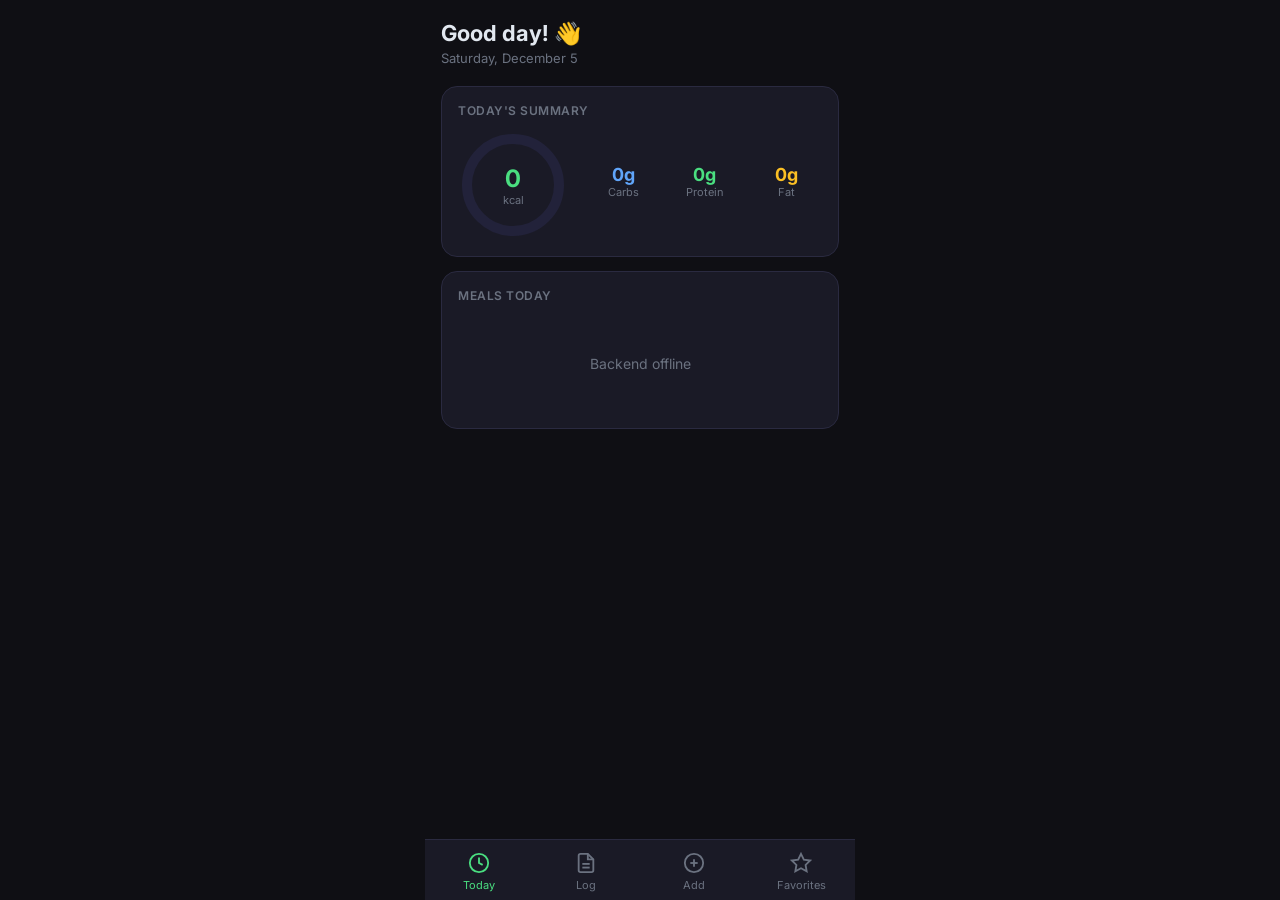
==== static/index.html @ 19b3d38c "frontend and backend API logic" ====
<!DOCTYPE html>
<html lang="en">

<head>
  <meta charset="UTF-8" />
  <meta name="viewport" content="width=device-width,initial-scale=1.0" />
  <title>NutriCalc</title>
  <link href="https://fonts.googleapis.com/css2?family=Inter:wght@400;500;600;700&display=swap" rel="stylesheet" />
  <style>
    * {
      margin: 0;
      padding: 0;
      box-sizing: border-box
    }

    body {
      font-family: 'Inter', sans-serif;
      background: #0f0f14;
      color: #e2e8f0;
      min-height: 100vh;
      max-width: 430px;
      margin: 0 auto;
      position: relative
    }

    :root {
      --green: #4ade80;
      --green-dim: #22c55e;
      --bg: #0f0f14;
      --card: #1a1a26;
      --card2: #22223a;
      --border: #2a2a40;
      --muted: #6b7280;
      --red: #f87171;
      --yellow: #fbbf24;
      --blue: #60a5fa
    }

    .page {
      display: none;
      padding: 20px 16px 90px;
      animation: fadeIn .3s ease
    }

    .page.active {
      display: block
    }

    @keyframes fadeIn {
      from {
        opacity: 0;
        transform: translateY(8px)
      }

      to {
        opacity: 1;
        transform: translateY(0)
      }
    }

    nav {
      position: fixed;
      bottom: 0;
      left: 50%;
      transform: translateX(-50%);
      width: 100%;
      max-width: 430px;
      background: #1a1a26;
      border-top: 1px solid var(--border);
      display: flex;
      z-index: 100
    }

    .nav-btn {
      flex: 1;
      padding: 12px 0 8px;
      border: none;
      background: transparent;
      color: var(--muted);
      cursor: pointer;
      display: flex;
      flex-direction: column;
      align-items: center;
      gap: 4px;
      font-size: 11px;
      font-family: 'Inter', sans-serif;
      transition: .2s
    }

    .nav-btn.active {
      color: var(--green)
    }

    .nav-btn svg {
      width: 22px;
      height: 22px
    }

    h1 {
      font-size: 22px;
      font-weight: 700;
      margin-bottom: 4px
    }

    .subtitle {
      color: var(--muted);
      font-size: 13px;
      margin-bottom: 20px
    }

    .card {
      background: var(--card);
      border-radius: 16px;
      padding: 16px;
      margin-bottom: 14px;
      border: 1px solid var(--border)
    }

    .card-title {
      font-size: 12px;
      font-weight: 600;
      color: var(--muted);
      text-transform: uppercase;
      letter-spacing: .5px;
      margin-bottom: 12px
    }

    /* Calorie Ring */
    .ring-wrap {
      display: flex;
      align-items: center;
      gap: 20px
    }

    .ring-svg {
      transform: rotate(-90deg)
    }

    .ring-center {
      position: absolute;
      top: 50%;
      left: 50%;
      transform: translate(-50%, -50%);
      text-align: center
    }

    .ring-box {
      position: relative;
      width: 110px;
      height: 110px;
      flex-shrink: 0
    }

    .ring-label {
      font-size: 24px;
      font-weight: 700;
      color: var(--green)
    }

    .ring-sub {
      font-size: 11px;
      color: var(--muted)
    }

    .macro-grid {
      display: grid;
      grid-template-columns: 1fr 1fr 1fr;
      gap: 10px;
      flex: 1
    }

    .macro-item {
      text-align: center
    }

    .macro-val {
      font-size: 18px;
      font-weight: 700
    }

    .macro-name {
      font-size: 11px;
      color: var(--muted)
    }

    .macro-bar {
      height: 4px;
      border-radius: 2px;
      margin-top: 4px;
      transition: .6s
    }

    /* Meal Cards */
    .meal-card {
      background: var(--card2);
      border-radius: 12px;
      padding: 14px;
      margin-bottom: 10px;
      border: 1px solid var(--border);
      display: flex;
      justify-content: space-between;
      align-items: center
    }

    .meal-info .meal-name {
      font-weight: 600;
      font-size: 15px;
      margin-bottom: 2px
    }

    .meal-info .meal-type {
      font-size: 12px;
      color: var(--green);
      font-weight: 500
    }

    .meal-stats {
      text-align: right;
      font-size: 12px;
      color: var(--muted)
    }

    .meal-stats strong {
      display: block;
      font-size: 16px;
      font-weight: 700;
      color: #fff
    }

    .badge {
      display: inline-block;
      padding: 3px 8px;
      border-radius: 6px;
      font-size: 11px;
      font-weight: 600;
      background: rgba(74, 222, 128, .15);
      color: var(--green)
    }

    /* Buttons */
    .btn {
      display: block;
      width: 100%;
      padding: 14px;
      border: none;
      border-radius: 12px;
      font-family: 'Inter', sans-serif;
      font-size: 15px;
      font-weight: 600;
      cursor: pointer;
      transition: .2s
    }

    .btn-primary {
      background: var(--green);
      color: #0f0f14
    }

    .btn-primary:hover {
      background: var(--green-dim)
    }

    .btn-danger {
      background: rgba(248, 113, 113, .15);
      color: var(--red);
      border: 1px solid rgba(248, 113, 113, .3)
    }

    .btn-outline {
      background: transparent;
      color: var(--green);
      border: 1px solid var(--green)
    }

    /* Form */
    .form-group {
      margin-bottom: 14px
    }

    label {
      display: block;
      font-size: 13px;
      font-weight: 500;
      color: var(--muted);
      margin-bottom: 6px
    }

    input,
    select {
      width: 100%;
      padding: 12px 14px;
      background: var(--card2);
      border: 1px solid var(--border);
      border-radius: 10px;
      color: #e2e8f0;
      font-family: 'Inter', sans-serif;
      font-size: 15px;
      outline: none;
      transition: .2s
    }

    input:focus,
    select:focus {
      border-color: var(--green);
      box-shadow: 0 0 0 3px rgba(74, 222, 128, .1)
    }

    select option {
      background: #1a1a26
    }

    .row2 {
      display: grid;
      grid-template-columns: 1fr 1fr;
      gap: 10px
    }

    /* Date nav */
    .date-nav {
      display: flex;
      align-items: center;
      gap: 10px;
      margin-bottom: 18px
    }

    .date-nav input {
      flex: 1
    }

    .date-arrow {
      background: var(--card);
      border: 1px solid var(--border);
      color: #fff;
      border-radius: 10px;
      padding: 11px 14px;
      cursor: pointer;
      font-size: 18px
    }

    /* Toast */
    .toast {
      position: fixed;
      bottom: 90px;
      left: 50%;
      transform: translateX(-50%);
      background: #1a1a26;
      border: 1px solid var(--border);
      padding: 12px 20px;
      border-radius: 12px;
      font-size: 14px;
      font-weight: 500;
      z-index: 999;
      opacity: 0;
      transition: .3s;
      pointer-events: none;
      white-space: nowrap
    }

    .toast.show {
      opacity: 1
    }

    .toast.success {
      border-color: var(--green);
      color: var(--green)
    }

    .toast.error {
      border-color: var(--red);
      color: var(--red)
    }

    /* Fav card actions */
    .fav-card {
      background: var(--card2);
      border-radius: 12px;
      padding: 14px;
      margin-bottom: 10px;
      border: 1px solid var(--border)
    }

    .fav-header {
      display: flex;
      justify-content: space-between;
      align-items: start;
      margin-bottom: 8px
    }

    .fav-stats {
      display: flex;
      gap: 12px;
      font-size: 12px;
      color: var(--muted)
    }

    .fav-stats span strong {
      color: #fff;
      font-weight: 600
    }

    .del-btn {
      background: none;
      border: none;
      color: var(--red);
      cursor: pointer;
      font-size: 18px;
      padding: 2px 6px
    }

    /* Loading */
    .loading {
      text-align: center;
      color: var(--muted);
      padding: 40px 0;
      font-size: 14px
    }

    .empty {
      text-align: center;
      color: var(--muted);
      padding: 40px 0;
      font-size: 14px
    }

    .meal-actions {
      display: flex;
      gap: 8px;
      margin-top: 10px
    }

    .meal-actions button {
      flex: 1;
      padding: 8px;
      border-radius: 8px;
      border: none;
      font-size: 12px;
      font-family: 'Inter', sans-serif;
      font-weight: 600;
      cursor: pointer
    }

    .btn-fav {
      background: rgba(251, 191, 36, .15);
      color: var(--yellow)
    }

    .btn-del {
      background: rgba(248, 113, 113, .15);
      color: var(--red)
    }

    .btn-edit {
      background: rgba(96, 165, 250, .15);
      color: var(--blue)
    }

    /* Fav picker item */
    .fav-pick-item {
      background: var(--card2);
      border: 1px solid var(--border);
      border-radius: 12px;
      padding: 14px;
      margin-bottom: 10px;
      cursor: pointer;
      transition: .2s;
      display: flex;
      justify-content: space-between;
      align-items: center
    }

    .fav-pick-item:active {
      background: #2a2a40;
      transform: scale(.98)
    }

    .fav-pick-item .pick-name {
      font-weight: 600;
      font-size: 14px;
      margin-bottom: 4px
    }

    .fav-pick-item .pick-macros {
      font-size: 12px;
      color: var(--muted)
    }

    /* Edit Modal */
    .modal-overlay {
      display: none;
      position: fixed;
      inset: 0;
      background: rgba(0, 0, 0, .6);
      z-index: 200;
      backdrop-filter: blur(4px);
      align-items: flex-end;
      justify-content: center
    }

    .modal-overlay.open {
      display: flex
    }

    .modal {
      background: #1a1a26;
      border-radius: 24px 24px 0 0;
      padding: 24px 20px 32px;
      width: 100%;
      max-width: 430px;
      border-top: 1px solid var(--border);
      animation: slideUp .3s ease
    }

    @keyframes slideUp {
      from {
        transform: translateY(100%)
      }

      to {
        transform: translateY(0)
      }
    }

    .modal-header {
      display: flex;
      justify-content: space-between;
      align-items: center;
      margin-bottom: 20px
    }

    .modal-header h2 {
      font-size: 18px;
      font-weight: 700
    }

    .modal-close {
      background: none;
      border: none;
      color: var(--muted);
      font-size: 24px;
      cursor: pointer;
      line-height: 1
    }

    /* Custom confirm */
    .confirm-overlay{display:none;position:fixed;inset:0;background:rgba(0,0,0,.7);z-index:300;align-items:center;justify-content:center;padding:20px}
    .confirm-overlay.open{display:flex}
    .confirm-box{background:var(--card);border:1px solid var(--border);border-radius:20px;padding:28px 24px;width:100%;max-width:340px;text-align:center;animation:fadeIn .2s ease}
    .confirm-box h3{font-size:17px;font-weight:700;margin-bottom:8px}
    .confirm-box p{font-size:14px;color:var(--muted);margin-bottom:22px}
    .confirm-btns{display:flex;gap:10px}
    .confirm-btns button{flex:1;padding:13px;border-radius:12px;border:none;font-family:'Inter',sans-serif;font-weight:600;font-size:14px;cursor:pointer}
    .confirm-yes{background:var(--red);color:#fff}
    .confirm-no{background:var(--card2);color:#e2e8f0}

    /* Analyse / phase */
    .btn-analyse{background:linear-gradient(135deg,#818cf8,#6366f1);color:#fff}
    .btn-analyse:hover{opacity:.9}
    .btn-analyse:disabled{opacity:.5;cursor:not-allowed}
    .phase2{display:none}
    .phase2.visible{display:block;animation:fadeIn .3s ease}
    .nutri-result{display:grid;grid-template-columns:1fr 1fr;gap:10px;margin-bottom:14px}
    .nutri-box{background:var(--card2);border:1px solid var(--border);border-radius:12px;padding:12px;text-align:center}
    .nutri-box label{font-size:11px;color:var(--muted);margin-bottom:6px}
    .nutri-box input{background:transparent;border:none;text-align:center;font-size:22px;font-weight:700;padding:0;width:100%;color:#fff}
    .nutri-box input:focus{border:none;box-shadow:none;outline:none}
    .dual-btn{display:grid;grid-template-columns:1fr 1fr;gap:10px}
    .btn-log{background:rgba(74,222,128,.15);color:var(--green)}
  </style>
</head>

<body>

  <!-- TODAY -->
  <div id="pg-today" class="page active">
    <h1>Good day! 👋</h1>
    <p class="subtitle" id="today-date-label"></p>
    <div class="card" id="summary-card">
      <div class="card-title">Today's Summary</div>
      <div class="ring-wrap">
        <div class="ring-box">
          <svg class="ring-svg" width="110" height="110" viewBox="0 0 110 110">
            <circle cx="55" cy="55" r="46" fill="none" stroke="#22223a" stroke-width="10" />
            <circle id="cal-ring" cx="55" cy="55" r="46" fill="none" stroke="#4ade80" stroke-width="10"
              stroke-linecap="round" stroke-dasharray="289" stroke-dashoffset="289" style="transition:.8s" />
          </svg>
          <div class="ring-center">
            <div class="ring-label" id="cal-val">0</div>
            <div class="ring-sub">kcal</div>
          </div>
        </div>
        <div class="macro-grid">
          <div class="macro-item">
            <div class="macro-val" id="sum-carbs" style="color:var(--blue)">0g</div>
            <div class="macro-name">Carbs</div>
            <div class="macro-bar" style="background:var(--blue);width:0%" id="bar-carbs"></div>
          </div>
          <div class="macro-item">
            <div class="macro-val" id="sum-prot" style="color:var(--green)">0g</div>
            <div class="macro-name">Protein</div>
            <div class="macro-bar" style="background:var(--green);width:0%" id="bar-prot"></div>
          </div>
          <div class="macro-item">
            <div class="macro-val" id="sum-fat" style="color:var(--yellow)">0g</div>
            <div class="macro-name">Fat</div>
            <div class="macro-bar" style="background:var(--yellow);width:0%" id="bar-fat"></div>
          </div>
        </div>
      </div>
    </div>
    <div class="card">
      <div class="card-title">Meals Today</div>
      <div id="today-meals-list">
        <div class="loading">Loading...</div>
      </div>
    </div>
  </div>

  <!-- LOG -->
  <div id="pg-log" class="page">
    <h1>Meal Log</h1>
    <p class="subtitle">Browse your meals by date</p>
    <div class="date-nav">
      <button class="date-arrow" onclick="shiftDate(-1)">‹</button>
      <input type="date" id="log-date" onchange="loadLog()" />
      <button class="date-arrow" onclick="shiftDate(1)">›</button>
    </div>
    <div id="log-list">
      <div class="loading">Select a date above</div>
    </div>
  </div>

  <!-- ADD -->
  <div id="pg-add" class="page">
    <h1>Log a Meal</h1>
    <p class="subtitle">Track what you eat</p>
    <button class="btn btn-outline" style="margin-bottom:14px" onclick="openFavPicker()">⭐ Fill from Favorites</button>
    <div class="card">
      <!-- Phase 1 -->
      <div id="add-p1">
        <div class="form-group"><label>Date</label><input type="date" id="f-date"/></div>
        <div class="form-group">
          <label>Meal Type</label>
          <select id="f-type">
            <option value="Breakfast">Breakfast</option>
            <option value="Lunch">Lunch</option>
            <option value="Dinner">Dinner</option>
            <option value="Snack">Snack</option>
          </select>
        </div>
        <div class="form-group"><label>Meal Details</label><input type="text" id="f-details" placeholder="e.g. 2 boiled eggs and toast"/></div>
        <button class="btn btn-analyse" id="btn-analyse-meal" onclick="analyseMeal()">✨ Analyse Meal</button>
      </div>
      <!-- Phase 2 -->
      <div id="add-p2" class="phase2">
        <div class="form-group"><label>Date</label><input type="date" id="f-date2"/></div>
        <div class="form-group">
          <label>Meal Type</label>
          <select id="f-type2">
            <option value="Breakfast">Breakfast</option>
            <option value="Lunch">Lunch</option>
            <option value="Dinner">Dinner</option>
            <option value="Snack">Snack</option>
          </select>
        </div>
        <div class="form-group"><label>Meal Details</label><input type="text" id="f-details2" placeholder="e.g. 2 boiled eggs and toast"/></div>
        <div class="nutri-result">
          <div class="nutri-box"><label>🔥 Calories</label><input type="number" id="f-cal"/></div>
          <div class="nutri-box"><label>🌾 Carbs (g)</label><input type="number" id="f-carb"/></div>
          <div class="nutri-box"><label>💪 Protein (g)</label><input type="number" id="f-prot"/></div>
          <div class="nutri-box"><label>🧈 Fat (g)</label><input type="number" id="f-fat"/></div>
        </div>
        <div class="dual-btn">
          <button class="btn btn-analyse" onclick="analyseMeal()">✨ Re-Analyse</button>
          <button class="btn btn-primary" onclick="submitMeal()">Log Meal ✓</button>
        </div>
      </div>
    </div>
  </div>

  <!-- FAVORITES -->
  <div id="pg-fav" class="page">
    <div style="display:flex;justify-content:space-between;align-items:center;margin-bottom:4px">
      <h1>Favorites ⭐</h1>
      <button class="btn btn-outline" style="width:auto;padding:8px 14px;font-size:13px" onclick="openAddFav()">+
        Add</button>
    </div>
    <p class="subtitle">Your saved meals</p>
    <div id="fav-list">
      <div class="loading">Loading...</div>
    </div>
  </div>

  <!-- ADD FAV MODAL (two-phase) -->
  <div class="modal-overlay" id="add-fav-modal" onclick="closeAddFav(event)">
    <div class="modal">
      <div class="modal-header">
        <h2>New Favorite ⭐</h2>
        <button class="modal-close" onclick="document.getElementById('add-fav-modal').classList.remove('open')">✕</button>
      </div>
      <!-- AF Phase 1 -->
      <div id="af-p1">
        <div class="form-group"><label>Meal Details</label><input type="text" id="af-details" placeholder="e.g. Boiled eggs"/></div>
        <button class="btn btn-analyse" onclick="analyseFav()">✨ Analyse</button>
      </div>
      <!-- AF Phase 2 -->
      <div id="af-p2" class="phase2">
        <div class="form-group"><label>Meal</label><input type="text" id="af-details2" placeholder="e.g. Boiled eggs"/></div>
        <div class="nutri-result">
          <div class="nutri-box"><label>🔥 Calories</label><input type="number" id="af-cal"/></div>
          <div class="nutri-box"><label>🌾 Carbs (g)</label><input type="number" id="af-carb"/></div>
          <div class="nutri-box"><label>💪 Protein (g)</label><input type="number" id="af-prot"/></div>
          <div class="nutri-box"><label>🧈 Fat (g)</label><input type="number" id="af-fat"/></div>
        </div>
        <div class="dual-btn" style="margin-top:4px">
          <button class="btn btn-analyse" onclick="analyseFav()">✨ Re-Analyse</button>
          <button class="btn btn-primary" onclick="submitAddFav()">Save ⭐</button>
        </div>
      </div>
    </div>
  </div>

  <!-- FAV PICKER MODAL -->
  <div class="modal-overlay" id="fav-picker" onclick="closeFavPicker(event)">
    <div class="modal">
      <div class="modal-header">
        <h2>Pick a Favorite ⭐</h2>
        <button class="modal-close" onclick="document.getElementById('fav-picker').classList.remove('open')">✕</button>
      </div>
      <div id="fav-picker-list">
        <div class="loading">Loading...</div>
      </div>
    </div>
  </div>

  <!-- EDIT MODAL -->
  <div class="modal-overlay" id="edit-modal" onclick="closeEdit(event)">
    <div class="modal">
      <div class="modal-header">
        <h2>Edit Meal ✏️</h2>
        <button class="modal-close" onclick="closeEditBtn()">✕</button>
      </div>
      <input type="hidden" id="e-id" />
      <div class="form-group"><label>Date</label><input type="date" id="e-date" /></div>
      <div class="form-group">
        <label>Meal Type</label>
        <select id="e-type">
          <option value="Breakfast">Breakfast</option>
          <option value="Lunch">Lunch</option>
          <option value="Dinner">Dinner</option>
          <option value="Snack">Snack</option>
        </select>
      </div>
      <div class="form-group"><label>Meal Details</label><input type="text" id="e-details" /></div>
      <button class="btn btn-analyse" id="btn-analyse-edit" onclick="analyseEdit()" style="margin-bottom:14px">✨ Analyse</button>
      <div class="form-group"><label>Calories (kcal)</label><input type="number" id="e-cal" /></div>
      <div class="row2">
        <div class="form-group"><label>Carbs (g)</label><input type="number" id="e-carb" /></div>
        <div class="form-group"><label>Protein (g)</label><input type="number" id="e-prot" /></div>
      </div>
      <div class="form-group"><label>Fat (g)</label><input type="number" id="e-fat" /></div>
      <button class="btn btn-primary" onclick="saveEdit()">Save Changes ✓</button>
    </div>
  </div>
  <!-- CUSTOM CONFIRM MODAL -->
  <div class="confirm-overlay" id="confirm-modal">
    <div class="confirm-box">
      <h3 id="confirm-title">Are you sure?</h3>
      <p id="confirm-msg"></p>
      <div class="confirm-btns">
        <button class="confirm-no" onclick="document.getElementById('confirm-modal').classList.remove('open')">Cancel</button>
        <button class="confirm-yes" id="confirm-yes-btn">Delete</button>
      </div>
    </div>
  </div>

  <!-- LOG FAV MODAL -->
  <div class="modal-overlay" id="log-fav-modal" onclick="if(event.target.id==='log-fav-modal')this.classList.remove('open')">
    <div class="modal">
      <div class="modal-header">
        <h2>Log Meal 📝</h2>
        <button class="modal-close" onclick="document.getElementById('log-fav-modal').classList.remove('open')">✕</button>
      </div>
      <p id="log-fav-name" style="font-weight:600;margin-bottom:14px;color:var(--green)"></p>
      <div class="form-group"><label>Date</label><input type="date" id="lf-date"/></div>
      <div class="form-group">
        <label>Meal Type</label>
        <select id="lf-type">
          <option value="Breakfast">Breakfast</option>
          <option value="Lunch">Lunch</option>
          <option value="Dinner">Dinner</option>
          <option value="Snack">Snack</option>
        </select>
      </div>
      <button class="btn btn-primary" style="margin-top:4px" onclick="submitLogFav()">Confirm & Log ✓</button>
    </div>
  </div>

  <!-- BOTTOM NAV -->
  <nav>
    <button class="nav-btn active" id="nav-today" onclick="goTo('today')">
      <svg viewBox="0 0 24 24" fill="none" stroke="currentColor" stroke-width="2">
        <circle cx="12" cy="12" r="10" />
        <polyline points="12,6 12,12 16,14" />
      </svg>Today
    </button>
    <button class="nav-btn" id="nav-log" onclick="goTo('log')">
      <svg viewBox="0 0 24 24" fill="none" stroke="currentColor" stroke-width="2">
        <path d="M14 2H6a2 2 0 0 0-2 2v16a2 2 0 0 0 2 2h12a2 2 0 0 0 2-2V8z" />
        <polyline points="14,2 14,8 20,8" />
        <line x1="16" y1="13" x2="8" y2="13" />
        <line x1="16" y1="17" x2="8" y2="17" />
      </svg>Log
    </button>
    <button class="nav-btn" id="nav-add" onclick="goTo('add')">
      <svg viewBox="0 0 24 24" fill="none" stroke="currentColor" stroke-width="2">
        <circle cx="12" cy="12" r="10" />
        <line x1="12" y1="8" x2="12" y2="16" />
        <line x1="8" y1="12" x2="16" y2="12" />
      </svg>Add
    </button>
    <button class="nav-btn" id="nav-fav" onclick="goTo('fav')">
      <svg viewBox="0 0 24 24" fill="none" stroke="currentColor" stroke-width="2">
        <polygon points="12,2 15.09,8.26 22,9.27 17,14.14 18.18,21.02 12,17.77 5.82,21.02 7,14.14 2,9.27 8.91,8.26" />
      </svg>Favorites
    </button>
  </nav>

  <div class="toast" id="toast"></div>

  <script>
    const API = 'http://localhost:8000';
    let _logFavData = null;

    function today() {
      const d = new Date();
      return `${d.getFullYear()}-${String(d.getMonth()+1).padStart(2,'0')}-${String(d.getDate()).padStart(2,'0')}`;
    }
    function showToast(msg, type='success') {
      const t=document.getElementById('toast');
      t.textContent=msg; t.className='toast show '+type;
      setTimeout(()=>t.className='toast',2500);
    }
    function showConfirm(msg, onYes) {
      document.getElementById('confirm-msg').textContent=msg;
      const btn=document.getElementById('confirm-yes-btn');
      btn.onclick=()=>{ document.getElementById('confirm-modal').classList.remove('open'); onYes(); };
      document.getElementById('confirm-modal').classList.add('open');
    }
    function goTo(pg) {
      document.querySelectorAll('.page').forEach(p=>p.classList.remove('active'));
      document.querySelectorAll('.nav-btn').forEach(b=>b.classList.remove('active'));
      document.getElementById('pg-'+pg).classList.add('active');
      document.getElementById('nav-'+pg).classList.add('active');
      if(pg==='fav') loadFavs();
      if(pg==='log'){const el=document.getElementById('log-date');if(!el.value){el.value=today();loadLog();}}
      if(pg==='add'){resetAddPhase();}
    }

    // ---- TODAY ----
    async function loadToday() {
      const d=today();
      document.getElementById('today-date-label').textContent=new Date().toLocaleDateString('en-US',{weekday:'long',month:'long',day:'numeric'});
      try {
        const r=await fetch(`${API}/meals/summary/${d}/`);
        if(r.ok){
          const s=await r.json();
          const cal=s.total_calories||0,carb=s.total_carbohydrates||0,prot=s.total_proteins||0,fat=s.total_fats||0;
          document.getElementById('cal-val').textContent=cal;
          document.getElementById('sum-carbs').textContent=carb+'g';
          document.getElementById('sum-prot').textContent=prot+'g';
          document.getElementById('sum-fat').textContent=fat+'g';
          const goal=2000,pct=Math.min(cal/goal,1);
          document.getElementById('cal-ring').style.strokeDashoffset=289-(289*pct);
          const total=carb+prot+fat||1;
          document.getElementById('bar-carbs').style.width=(carb/total*100)+'%';
          document.getElementById('bar-prot').style.width=(prot/total*100)+'%';
          document.getElementById('bar-fat').style.width=(fat/total*100)+'%';
        }
      } catch(e){}
      try {
        const r=await fetch(`${API}/meals/${d}/`);
        const el=document.getElementById('today-meals-list');
        if(r.ok){
          const meals=await r.json();
          el.innerHTML=meals.map(m=>`
            <div class="meal-card">
              <div class="meal-info"><div class="meal-name">${m.meal_details}</div><div class="meal-type">${m.meal_type}</div></div>
              <div class="meal-stats"><strong>${m.calories} kcal</strong>P:${m.proteins}g C:${m.carbohydrates}g F:${m.fats}g</div>
            </div>`).join('');
        } else el.innerHTML='<div class="empty">No meals logged today</div>';
      } catch(e){document.getElementById('today-meals-list').innerHTML='<div class="empty">Backend offline</div>';}
    }

    // ---- LOG ----
    function shiftDate(n){
      const el=document.getElementById('log-date');
      const d=new Date(el.value||today());
      d.setDate(d.getDate()+n);
      el.value=`${d.getFullYear()}-${String(d.getMonth()+1).padStart(2,'0')}-${String(d.getDate()).padStart(2,'0')}`;
      loadLog();
    }
    async function loadLog(){
      const d=document.getElementById('log-date').value;
      const el=document.getElementById('log-list');
      el.innerHTML='<div class="loading">Loading...</div>';
      try{
        const [rMeals,rSummary]=await Promise.all([fetch(`${API}/meals/${d}/`),fetch(`${API}/meals/summary/${d}/`)]);
        let summaryHTML='';
        if(rSummary.ok){
          const s=await rSummary.json();
          summaryHTML=`<div class="card" style="margin-bottom:14px"><div class="card-title">Day Total</div>
            <div style="display:flex;justify-content:space-around;text-align:center">
              <div><div style="font-size:20px;font-weight:700;color:var(--green)">${s.total_calories}</div><div style="font-size:11px;color:var(--muted)">kcal</div></div>
              <div><div style="font-size:20px;font-weight:700;color:var(--blue)">${s.total_carbohydrates}g</div><div style="font-size:11px;color:var(--muted)">Carbs</div></div>
              <div><div style="font-size:20px;font-weight:700;color:var(--green)">${s.total_proteins}g</div><div style="font-size:11px;color:var(--muted)">Protein</div></div>
              <div><div style="font-size:20px;font-weight:700;color:var(--yellow)">${s.total_fats}g</div><div style="font-size:11px;color:var(--muted)">Fat</div></div>
            </div></div>`;
        }
        if(rMeals.ok){
          const meals=await rMeals.json();
          el.innerHTML=summaryHTML+meals.map(m=>`
            <div class="card" style="margin-bottom:12px">
              <div style="display:flex;justify-content:space-between;align-items:center">
                <div><div style="font-weight:600;font-size:15px">${m.meal_details}</div><span class="badge">${m.meal_type}</span></div>
                <div style="text-align:right;font-size:13px;color:var(--muted)"><strong style="font-size:18px;color:#fff">${m.calories}</strong><br>kcal</div>
              </div>
              <div style="display:flex;gap:16px;margin-top:10px;font-size:13px;color:var(--muted)">
                <span>🌾 ${m.carbohydrates}g</span><span>💪 ${m.proteins}g</span><span>🧈 ${m.fats}g</span>
              </div>
              <div class="meal-actions">
                <button class="btn-edit" onclick='openEdit(${JSON.stringify(m)})'>✏️ Edit</button>
                <button class="btn-fav" onclick="addFav(${m.id})">⭐ Fav</button>
                <button class="btn-del" onclick="deleteMeal(${m.id})">🗑 Del</button>
              </div>
            </div>`).join('');
        } else el.innerHTML='<div class="empty">No meals on this date</div>';
      } catch(e){el.innerHTML='<div class="empty">Backend offline</div>';}
    }
    async function deleteMeal(id){
      showConfirm('This meal will be permanently removed.',async()=>{
        const r=await fetch(`${API}/meals/${id}/`,{method:'DELETE'});
        if(r.ok){showToast('Meal deleted');loadLog();loadToday();}
        else showToast('Failed to delete','error');
      });
    }
    async function addFav(id){
      const r=await fetch(`${API}/meals/fav/?meal_id=${id}`,{method:'POST',headers:{'Content-Type':'application/json'},body:'{}'});
      if(r.ok)showToast('Added to favorites ⭐');
      else showToast('Could not add favorite','error');
    }

    // ---- EDIT ----
    function openEdit(m){
      document.getElementById('e-id').value=m.id;
      document.getElementById('e-date').value=m.date;
      document.getElementById('e-type').value=m.meal_type;
      document.getElementById('e-details').value=m.meal_details;
      document.getElementById('e-cal').value=m.calories;
      document.getElementById('e-carb').value=m.carbohydrates;
      document.getElementById('e-prot').value=m.proteins;
      document.getElementById('e-fat').value=m.fats;
      document.getElementById('edit-modal').classList.add('open');
    }
    function closeEditBtn(){document.getElementById('edit-modal').classList.remove('open');}
    function closeEdit(e){if(e.target.id==='edit-modal')closeEditBtn();}
    async function analyseEdit(){
      const details=document.getElementById('e-details').value.trim();
      if(!details){showToast('Enter meal details first','error');return;}
      const btn=document.getElementById('btn-analyse-edit');
      btn.disabled=true; btn.textContent='Analysing...';
      try{
        const r=await fetch(`${API}/meals/analyse/`,{method:'POST',headers:{'Content-Type':'application/json'},body:JSON.stringify({meal_details:details})});
        if(r.ok){
          const n=await r.json();
          document.getElementById('e-cal').value=n.calories||0;
          document.getElementById('e-carb').value=n.carbohydrates||0;
          document.getElementById('e-prot').value=n.proteins||0;
          document.getElementById('e-fat').value=n.fats||0;
          showToast('Nutrition updated ✨');
        } else showToast('Analysis failed','error');
      }catch(e){showToast('Backend offline','error');}
      finally{btn.disabled=false;btn.textContent='✨ Analyse';}
    }
    async function saveEdit(){
      const id=document.getElementById('e-id').value;
      const body={date:document.getElementById('e-date').value,meal_type:document.getElementById('e-type').value,meal_details:document.getElementById('e-details').value,calories:parseInt(document.getElementById('e-cal').value)||0,carbohydrates:parseInt(document.getElementById('e-carb').value)||0,proteins:parseInt(document.getElementById('e-prot').value)||0,fats:parseInt(document.getElementById('e-fat').value)||0};
      try{
        const r=await fetch(`${API}/meals/${id}/`,{method:'PUT',headers:{'Content-Type':'application/json'},body:JSON.stringify(body)});
        if(r.ok){showToast('Meal updated ✓');closeEditBtn();loadLog();loadToday();}
        else showToast('Update failed','error');
      }catch(e){showToast('Backend offline','error');}
    }

    // ---- ADD (two-phase) ----
    function resetAddPhase(){
      document.getElementById('add-p1').style.display='block';
      document.getElementById('add-p2').classList.remove('visible');
      document.getElementById('f-date').value=today();
      document.getElementById('f-details').value='';
    }
    async function analyseMeal(){
      const details=document.getElementById('f-details').value.trim();
      if(!details){showToast('Enter meal details first','error');return;}
      const btn=document.getElementById('btn-analyse-meal');
      btn.disabled=true; btn.textContent='Analysing...';
      try{
        const r=await fetch(`${API}/meals/analyse/`,{method:'POST',headers:{'Content-Type':'application/json'},body:JSON.stringify({meal_details:details})});
        if(r.ok){
          const n=await r.json();
          // copy date/type/details to phase 2
          document.getElementById('f-date2').value=document.getElementById('f-date').value;
          document.getElementById('f-type2').value=document.getElementById('f-type').value;
          document.getElementById('f-details2').value=details;
          document.getElementById('f-cal').value=n.calories||0;
          document.getElementById('f-carb').value=n.carbohydrates||0;
          document.getElementById('f-prot').value=n.proteins||0;
          document.getElementById('f-fat').value=n.fats||0;
          document.getElementById('add-p1').style.display='none';
          document.getElementById('add-p2').classList.add('visible');
        } else showToast('Analysis failed','error');
      } catch(e){showToast('Backend offline','error');}
      finally{btn.disabled=false;btn.textContent='✨ Analyse Meal';}
    }
    async function submitMeal(){
      const body={date:document.getElementById('f-date2').value,meal_type:document.getElementById('f-type2').value,meal_details:document.getElementById('f-details2').value,calories:parseInt(document.getElementById('f-cal').value)||0,carbohydrates:parseInt(document.getElementById('f-carb').value)||0,proteins:parseInt(document.getElementById('f-prot').value)||0,fats:parseInt(document.getElementById('f-fat').value)||0};
      if(!body.date||!body.meal_details){showToast('Missing details','error');return;}
      try{
        const r=await fetch(`${API}/meals/`,{method:'POST',headers:{'Content-Type':'application/json'},body:JSON.stringify(body)});
        if(r.ok){showToast('Meal logged! ✓');resetAddPhase();loadToday();}
        else showToast('Failed to log meal','error');
      }catch(e){showToast('Backend offline','error');}
    }

    // ---- FAV PICKER ----
    async function openFavPicker(){
      document.getElementById('fav-picker').classList.add('open');
      const el=document.getElementById('fav-picker-list');
      el.innerHTML='<div class="loading">Loading...</div>';
      try{
        const r=await fetch(`${API}/meals/fav`);
        if(r.ok){
          const favs=await r.json();
          if(!favs.length){el.innerHTML='<div class="empty">No favorites saved yet</div>';return;}
          el.innerHTML=favs.map(f=>`
            <div class="fav-pick-item" onclick='fillFromFav(${JSON.stringify(f)})'>
              <div><div class="pick-name">${f.meal_details}</div><div class="pick-macros">🌾 ${f.carbohydrates}g &nbsp;💪 ${f.proteins}g &nbsp;🧈 ${f.fats}g</div></div>
              <div style="text-align:right;font-size:13px"><strong style="font-size:17px;color:var(--green)">${f.calories}</strong><br><span style="color:var(--muted)">kcal</span></div>
            </div>`).join('');
        } else el.innerHTML='<div class="empty">No favorites yet</div>';
      }catch(e){el.innerHTML='<div class="empty">Backend offline</div>';}
    }
    function closeFavPicker(e){if(e.target.id==='fav-picker')document.getElementById('fav-picker').classList.remove('open');}
    function fillFromFav(f){
      // skip phase 1, go straight to phase 2
      document.getElementById('f-details').value=f.meal_details;
      document.getElementById('f-date2').value=document.getElementById('f-date').value||today();
      document.getElementById('f-type2').value=document.getElementById('f-type').value;
      document.getElementById('f-details2').value=f.meal_details;
      document.getElementById('f-cal').value=f.calories;
      document.getElementById('f-carb').value=f.carbohydrates;
      document.getElementById('f-prot').value=f.proteins;
      document.getElementById('f-fat').value=f.fats;
      document.getElementById('add-p1').style.display='none';
      document.getElementById('add-p2').classList.add('visible');
      document.getElementById('fav-picker').classList.remove('open');
      showToast('Filled from favorite ⭐ — edit values if needed');
    }

    // ---- FAVS ----
    async function loadFavs(){
      const el=document.getElementById('fav-list');
      el.innerHTML='<div class="loading">Loading...</div>';
      try{
        const r=await fetch(`${API}/meals/fav`);
        if(r.ok){
          const favs=await r.json();
          el.innerHTML=favs.map(f=>`
            <div class="fav-card">
              <div class="fav-header">
                <div style="font-weight:600">${f.meal_details}</div>
                <button class="del-btn" onclick="deleteFav(${f.id})">✕</button>
              </div>
              <div class="fav-stats">
                <span>🔥 <strong>${f.calories}</strong> kcal</span>
                <span>🌾 <strong>${f.carbohydrates}g</strong></span>
                <span>💪 <strong>${f.proteins}g</strong></span>
                <span>🧈 <strong>${f.fats}g</strong></span>
              </div>
              <div class="meal-actions" style="margin-top:10px">
                <button class="btn-log" onclick='openLogFav(${JSON.stringify(f)})'>📝 Log</button>
                <button class="btn-del" onclick="deleteFav(${f.id})">🗑 Remove</button>
              </div>
            </div>`).join('');
        } else el.innerHTML='<div class="empty">No favorites yet<br><small>Star a meal from the Log tab</small></div>';
      }catch(e){el.innerHTML='<div class="empty">Backend offline</div>';}
    }
    function openLogFav(f){
      _logFavData=f;
      document.getElementById('log-fav-name').textContent=f.meal_details;
      document.getElementById('lf-date').value=today();
      document.getElementById('log-fav-modal').classList.add('open');
    }
    async function submitLogFav(){
      if(!_logFavData)return;
      const body={date:document.getElementById('lf-date').value,meal_type:document.getElementById('lf-type').value,meal_details:_logFavData.meal_details,calories:_logFavData.calories,carbohydrates:_logFavData.carbohydrates,proteins:_logFavData.proteins,fats:_logFavData.fats};
      try{
        const r=await fetch(`${API}/meals/`,{method:'POST',headers:{'Content-Type':'application/json'},body:JSON.stringify(body)});
        if(r.ok){showToast('Meal logged! ✓');document.getElementById('log-fav-modal').classList.remove('open');loadToday();}
        else showToast('Failed to log','error');
      }catch(e){showToast('Backend offline','error');}
    }
    async function deleteFav(id){
      showConfirm('Remove this favorite?',async()=>{
        const r=await fetch(`${API}/meals/fav/${id}/`,{method:'DELETE'});
        if(r.ok){showToast('Removed from favorites');loadFavs();}
        else showToast('Failed to remove','error');
      });
    }

    // ---- ADD FAV (two-phase) ----
    function openAddFav(){
      document.getElementById('af-details').value='';
      document.getElementById('af-p1').style.display='block';
      document.getElementById('af-p2').classList.remove('visible');
      document.getElementById('add-fav-modal').classList.add('open');
    }
    function closeAddFav(e){if(e.target.id==='add-fav-modal')document.getElementById('add-fav-modal').classList.remove('open');}
    async function analyseFav(){
      const details=document.getElementById('af-details').value.trim();
      if(!details){showToast('Enter meal details first','error');return;}
      const btn=event.target; btn.disabled=true; btn.textContent='Analysing...';
      try{
        const r=await fetch(`${API}/meals/analyse/`,{method:'POST',headers:{'Content-Type':'application/json'},body:JSON.stringify({meal_details:details})});
        if(r.ok){
          const n=await r.json();
          document.getElementById('af-details2').value=details;
          document.getElementById('af-cal').value=n.calories||0;
          document.getElementById('af-carb').value=n.carbohydrates||0;
          document.getElementById('af-prot').value=n.proteins||0;
          document.getElementById('af-fat').value=n.fats||0;
          document.getElementById('af-p1').style.display='none';
          document.getElementById('af-p2').classList.add('visible');
        } else showToast('Analysis failed','error');
      }catch(e){showToast('Backend offline','error');}
      finally{btn.disabled=false;btn.textContent='✨ Analyse';}
    }
    async function submitAddFav(){
      const body={meal_details:document.getElementById('af-details2').value,calories:parseInt(document.getElementById('af-cal').value)||0,carbohydrates:parseInt(document.getElementById('af-carb').value)||0,proteins:parseInt(document.getElementById('af-prot').value)||0,fats:parseInt(document.getElementById('af-fat').value)||0};
      if(!body.meal_details){showToast('Missing meal details','error');return;}
      try{
        const r=await fetch(`${API}/meals/single_fav/`,{method:'POST',headers:{'Content-Type':'application/json'},body:JSON.stringify(body)});
        if(r.ok){showToast('Favorite saved ⭐');document.getElementById('add-fav-modal').classList.remove('open');loadFavs();}
        else showToast('Failed to save','error');
      }catch(e){showToast('Backend offline','error');}
    }

    document.getElementById('f-date').value=today();
    loadToday();


  </script>

</body>

</html>
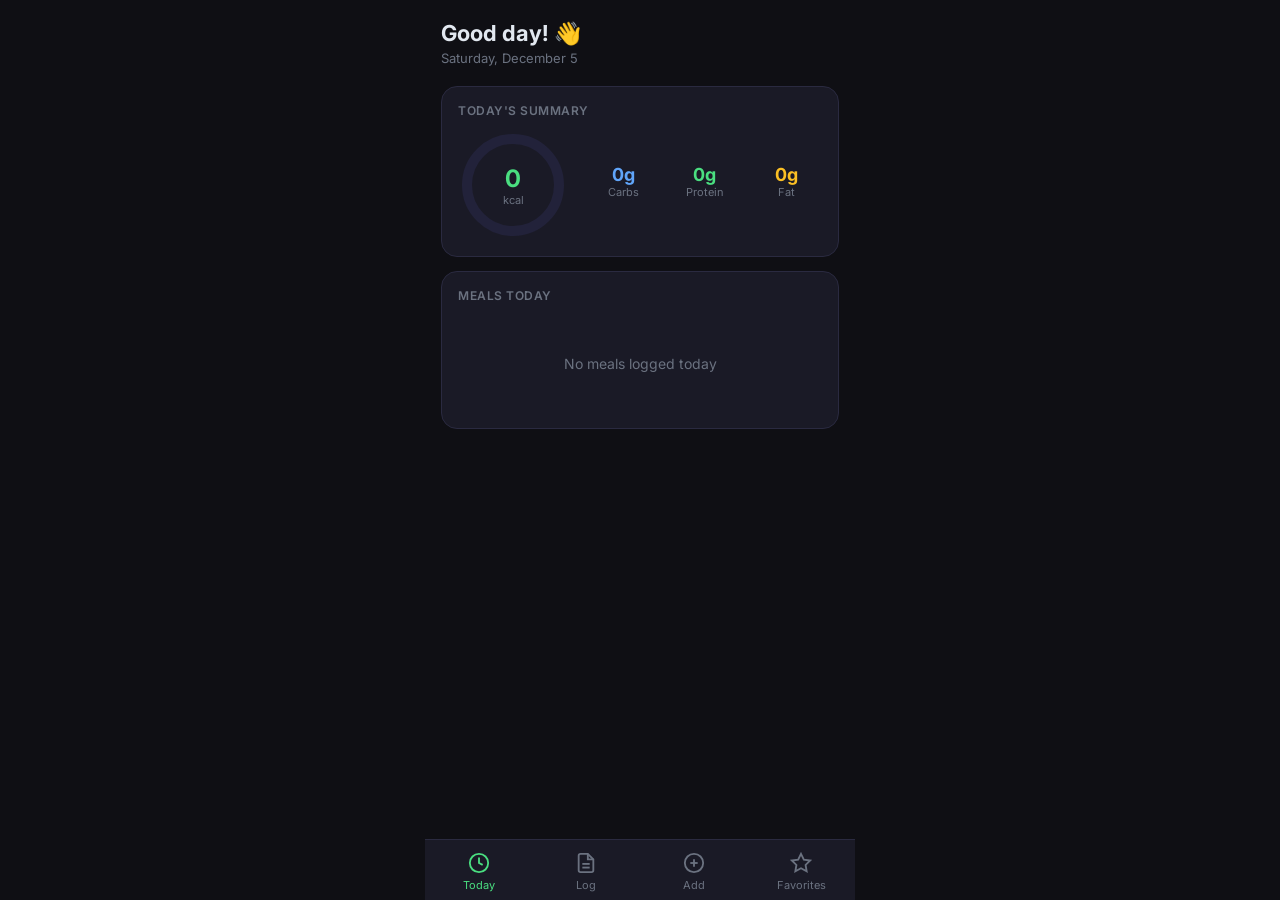
==== commit 3b82d5d2: "fix: use relative API URL instead of hardcoded dev tunnel" ====
--- a/static/index.html
+++ b/static/index.html
@@ -828,7 +828,7 @@
   <div class="toast" id="toast"></div>
 
   <script>
-    const API = 'http://localhost:8000';
+    const API = '';  // Relative URL — works on any host (local or Render)
     let _logFavData = null;
 
     function today() {
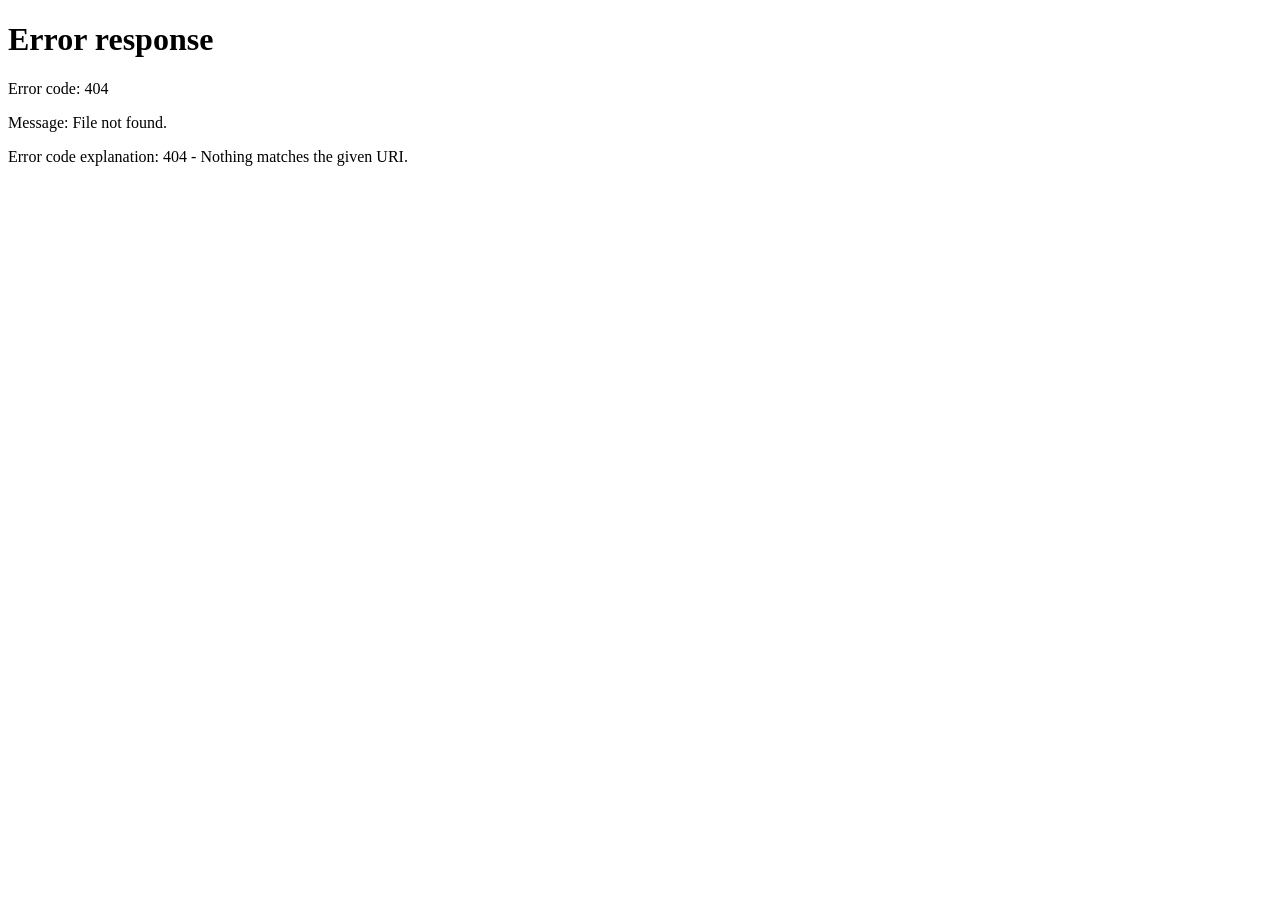
==== commit 17cc8a06: "authentication support, database schema updates and some features" ====
--- a/static/index.html
+++ b/static/index.html
@@ -6,576 +6,41 @@
   <meta name="viewport" content="width=device-width,initial-scale=1.0" />
   <title>NutriCalc</title>
   <link href="https://fonts.googleapis.com/css2?family=Inter:wght@400;500;600;700&display=swap" rel="stylesheet" />
-  <style>
-    * {
-      margin: 0;
-      padding: 0;
-      box-sizing: border-box
-    }
-
-    body {
-      font-family: 'Inter', sans-serif;
-      background: #0f0f14;
-      color: #e2e8f0;
-      min-height: 100vh;
-      max-width: 430px;
-      margin: 0 auto;
-      position: relative
-    }
-
-    :root {
-      --green: #4ade80;
-      --green-dim: #22c55e;
-      --bg: #0f0f14;
-      --card: #1a1a26;
-      --card2: #22223a;
-      --border: #2a2a40;
-      --muted: #6b7280;
-      --red: #f87171;
-      --yellow: #fbbf24;
-      --blue: #60a5fa
-    }
-
-    .page {
-      display: none;
-      padding: 20px 16px 90px;
-      animation: fadeIn .3s ease
-    }
-
-    .page.active {
-      display: block
-    }
-
-    @keyframes fadeIn {
-      from {
-        opacity: 0;
-        transform: translateY(8px)
-      }
-
-      to {
-        opacity: 1;
-        transform: translateY(0)
-      }
-    }
-
-    nav {
-      position: fixed;
-      bottom: 0;
-      left: 50%;
-      transform: translateX(-50%);
-      width: 100%;
-      max-width: 430px;
-      background: #1a1a26;
-      border-top: 1px solid var(--border);
-      display: flex;
-      z-index: 100
-    }
-
-    .nav-btn {
-      flex: 1;
-      padding: 12px 0 8px;
-      border: none;
-      background: transparent;
-      color: var(--muted);
-      cursor: pointer;
-      display: flex;
-      flex-direction: column;
-      align-items: center;
-      gap: 4px;
-      font-size: 11px;
-      font-family: 'Inter', sans-serif;
-      transition: .2s
-    }
-
-    .nav-btn.active {
-      color: var(--green)
-    }
-
-    .nav-btn svg {
-      width: 22px;
-      height: 22px
-    }
-
-    h1 {
-      font-size: 22px;
-      font-weight: 700;
-      margin-bottom: 4px
-    }
-
-    .subtitle {
-      color: var(--muted);
-      font-size: 13px;
-      margin-bottom: 20px
-    }
-
-    .card {
-      background: var(--card);
-      border-radius: 16px;
-      padding: 16px;
-      margin-bottom: 14px;
-      border: 1px solid var(--border)
-    }
-
-    .card-title {
-      font-size: 12px;
-      font-weight: 600;
-      color: var(--muted);
-      text-transform: uppercase;
-      letter-spacing: .5px;
-      margin-bottom: 12px
-    }
-
-    /* Calorie Ring */
-    .ring-wrap {
-      display: flex;
-      align-items: center;
-      gap: 20px
-    }
-
-    .ring-svg {
-      transform: rotate(-90deg)
-    }
-
-    .ring-center {
-      position: absolute;
-      top: 50%;
-      left: 50%;
-      transform: translate(-50%, -50%);
-      text-align: center
-    }
-
-    .ring-box {
-      position: relative;
-      width: 110px;
-      height: 110px;
-      flex-shrink: 0
-    }
-
-    .ring-label {
-      font-size: 24px;
-      font-weight: 700;
-      color: var(--green)
-    }
-
-    .ring-sub {
-      font-size: 11px;
-      color: var(--muted)
-    }
-
-    .macro-grid {
-      display: grid;
-      grid-template-columns: 1fr 1fr 1fr;
-      gap: 10px;
-      flex: 1
-    }
-
-    .macro-item {
-      text-align: center
-    }
-
-    .macro-val {
-      font-size: 18px;
-      font-weight: 700
-    }
-
-    .macro-name {
-      font-size: 11px;
-      color: var(--muted)
-    }
-
-    .macro-bar {
-      height: 4px;
-      border-radius: 2px;
-      margin-top: 4px;
-      transition: .6s
-    }
-
-    /* Meal Cards */
-    .meal-card {
-      background: var(--card2);
-      border-radius: 12px;
-      padding: 14px;
-      margin-bottom: 10px;
-      border: 1px solid var(--border);
-      display: flex;
-      justify-content: space-between;
-      align-items: center
-    }
-
-    .meal-info .meal-name {
-      font-weight: 600;
-      font-size: 15px;
-      margin-bottom: 2px
-    }
-
-    .meal-info .meal-type {
-      font-size: 12px;
-      color: var(--green);
-      font-weight: 500
-    }
-
-    .meal-stats {
-      text-align: right;
-      font-size: 12px;
-      color: var(--muted)
-    }
-
-    .meal-stats strong {
-      display: block;
-      font-size: 16px;
-      font-weight: 700;
-      color: #fff
-    }
-
-    .badge {
-      display: inline-block;
-      padding: 3px 8px;
-      border-radius: 6px;
-      font-size: 11px;
-      font-weight: 600;
-      background: rgba(74, 222, 128, .15);
-      color: var(--green)
-    }
-
-    /* Buttons */
-    .btn {
-      display: block;
-      width: 100%;
-      padding: 14px;
-      border: none;
-      border-radius: 12px;
-      font-family: 'Inter', sans-serif;
-      font-size: 15px;
-      font-weight: 600;
-      cursor: pointer;
-      transition: .2s
-    }
-
-    .btn-primary {
-      background: var(--green);
-      color: #0f0f14
-    }
-
-    .btn-primary:hover {
-      background: var(--green-dim)
-    }
-
-    .btn-danger {
-      background: rgba(248, 113, 113, .15);
-      color: var(--red);
-      border: 1px solid rgba(248, 113, 113, .3)
-    }
-
-    .btn-outline {
-      background: transparent;
-      color: var(--green);
-      border: 1px solid var(--green)
-    }
-
-    /* Form */
-    .form-group {
-      margin-bottom: 14px
-    }
-
-    label {
-      display: block;
-      font-size: 13px;
-      font-weight: 500;
-      color: var(--muted);
-      margin-bottom: 6px
-    }
-
-    input,
-    select {
-      width: 100%;
-      padding: 12px 14px;
-      background: var(--card2);
-      border: 1px solid var(--border);
-      border-radius: 10px;
-      color: #e2e8f0;
-      font-family: 'Inter', sans-serif;
-      font-size: 15px;
-      outline: none;
-      transition: .2s
-    }
-
-    input:focus,
-    select:focus {
-      border-color: var(--green);
-      box-shadow: 0 0 0 3px rgba(74, 222, 128, .1)
-    }
-
-    select option {
-      background: #1a1a26
-    }
-
-    .row2 {
-      display: grid;
-      grid-template-columns: 1fr 1fr;
-      gap: 10px
-    }
-
-    /* Date nav */
-    .date-nav {
-      display: flex;
-      align-items: center;
-      gap: 10px;
-      margin-bottom: 18px
-    }
-
-    .date-nav input {
-      flex: 1
-    }
-
-    .date-arrow {
-      background: var(--card);
-      border: 1px solid var(--border);
-      color: #fff;
-      border-radius: 10px;
-      padding: 11px 14px;
-      cursor: pointer;
-      font-size: 18px
-    }
-
-    /* Toast */
-    .toast {
-      position: fixed;
-      bottom: 90px;
-      left: 50%;
-      transform: translateX(-50%);
-      background: #1a1a26;
-      border: 1px solid var(--border);
-      padding: 12px 20px;
-      border-radius: 12px;
-      font-size: 14px;
-      font-weight: 500;
-      z-index: 999;
-      opacity: 0;
-      transition: .3s;
-      pointer-events: none;
-      white-space: nowrap
-    }
-
-    .toast.show {
-      opacity: 1
-    }
-
-    .toast.success {
-      border-color: var(--green);
-      color: var(--green)
-    }
-
-    .toast.error {
-      border-color: var(--red);
-      color: var(--red)
-    }
-
-    /* Fav card actions */
-    .fav-card {
-      background: var(--card2);
-      border-radius: 12px;
-      padding: 14px;
-      margin-bottom: 10px;
-      border: 1px solid var(--border)
-    }
-
-    .fav-header {
-      display: flex;
-      justify-content: space-between;
-      align-items: start;
-      margin-bottom: 8px
-    }
-
-    .fav-stats {
-      display: flex;
-      gap: 12px;
-      font-size: 12px;
-      color: var(--muted)
-    }
-
-    .fav-stats span strong {
-      color: #fff;
-      font-weight: 600
-    }
-
-    .del-btn {
-      background: none;
-      border: none;
-      color: var(--red);
-      cursor: pointer;
-      font-size: 18px;
-      padding: 2px 6px
-    }
-
-    /* Loading */
-    .loading {
-      text-align: center;
-      color: var(--muted);
-      padding: 40px 0;
-      font-size: 14px
-    }
-
-    .empty {
-      text-align: center;
-      color: var(--muted);
-      padding: 40px 0;
-      font-size: 14px
-    }
-
-    .meal-actions {
-      display: flex;
-      gap: 8px;
-      margin-top: 10px
-    }
-
-    .meal-actions button {
-      flex: 1;
-      padding: 8px;
-      border-radius: 8px;
-      border: none;
-      font-size: 12px;
-      font-family: 'Inter', sans-serif;
-      font-weight: 600;
-      cursor: pointer
-    }
-
-    .btn-fav {
-      background: rgba(251, 191, 36, .15);
-      color: var(--yellow)
-    }
-
-    .btn-del {
-      background: rgba(248, 113, 113, .15);
-      color: var(--red)
-    }
-
-    .btn-edit {
-      background: rgba(96, 165, 250, .15);
-      color: var(--blue)
-    }
-
-    /* Fav picker item */
-    .fav-pick-item {
-      background: var(--card2);
-      border: 1px solid var(--border);
-      border-radius: 12px;
-      padding: 14px;
-      margin-bottom: 10px;
-      cursor: pointer;
-      transition: .2s;
-      display: flex;
-      justify-content: space-between;
-      align-items: center
-    }
-
-    .fav-pick-item:active {
-      background: #2a2a40;
-      transform: scale(.98)
-    }
-
-    .fav-pick-item .pick-name {
-      font-weight: 600;
-      font-size: 14px;
-      margin-bottom: 4px
-    }
-
-    .fav-pick-item .pick-macros {
-      font-size: 12px;
-      color: var(--muted)
-    }
-
-    /* Edit Modal */
-    .modal-overlay {
-      display: none;
-      position: fixed;
-      inset: 0;
-      background: rgba(0, 0, 0, .6);
-      z-index: 200;
-      backdrop-filter: blur(4px);
-      align-items: flex-end;
-      justify-content: center
-    }
-
-    .modal-overlay.open {
-      display: flex
-    }
-
-    .modal {
-      background: #1a1a26;
-      border-radius: 24px 24px 0 0;
-      padding: 24px 20px 32px;
-      width: 100%;
-      max-width: 430px;
-      border-top: 1px solid var(--border);
-      animation: slideUp .3s ease
-    }
-
-    @keyframes slideUp {
-      from {
-        transform: translateY(100%)
-      }
-
-      to {
-        transform: translateY(0)
-      }
-    }
-
-    .modal-header {
-      display: flex;
-      justify-content: space-between;
-      align-items: center;
-      margin-bottom: 20px
-    }
-
-    .modal-header h2 {
-      font-size: 18px;
-      font-weight: 700
-    }
-
-    .modal-close {
-      background: none;
-      border: none;
-      color: var(--muted);
-      font-size: 24px;
-      cursor: pointer;
-      line-height: 1
-    }
-
-    /* Custom confirm */
-    .confirm-overlay{display:none;position:fixed;inset:0;background:rgba(0,0,0,.7);z-index:300;align-items:center;justify-content:center;padding:20px}
-    .confirm-overlay.open{display:flex}
-    .confirm-box{background:var(--card);border:1px solid var(--border);border-radius:20px;padding:28px 24px;width:100%;max-width:340px;text-align:center;animation:fadeIn .2s ease}
-    .confirm-box h3{font-size:17px;font-weight:700;margin-bottom:8px}
-    .confirm-box p{font-size:14px;color:var(--muted);margin-bottom:22px}
-    .confirm-btns{display:flex;gap:10px}
-    .confirm-btns button{flex:1;padding:13px;border-radius:12px;border:none;font-family:'Inter',sans-serif;font-weight:600;font-size:14px;cursor:pointer}
-    .confirm-yes{background:var(--red);color:#fff}
-    .confirm-no{background:var(--card2);color:#e2e8f0}
-
-    /* Analyse / phase */
-    .btn-analyse{background:linear-gradient(135deg,#818cf8,#6366f1);color:#fff}
-    .btn-analyse:hover{opacity:.9}
-    .btn-analyse:disabled{opacity:.5;cursor:not-allowed}
-    .phase2{display:none}
-    .phase2.visible{display:block;animation:fadeIn .3s ease}
-    .nutri-result{display:grid;grid-template-columns:1fr 1fr;gap:10px;margin-bottom:14px}
-    .nutri-box{background:var(--card2);border:1px solid var(--border);border-radius:12px;padding:12px;text-align:center}
-    .nutri-box label{font-size:11px;color:var(--muted);margin-bottom:6px}
-    .nutri-box input{background:transparent;border:none;text-align:center;font-size:22px;font-weight:700;padding:0;width:100%;color:#fff}
-    .nutri-box input:focus{border:none;box-shadow:none;outline:none}
-    .dual-btn{display:grid;grid-template-columns:1fr 1fr;gap:10px}
-    .btn-log{background:rgba(74,222,128,.15);color:var(--green)}
-  </style>
+  <link rel="stylesheet" href="/style.css" />
 </head>
 
 <body>
-
   <!-- TODAY -->
   <div id="pg-today" class="page active">
-    <h1>Good day! 👋</h1>
+    <div class="user-chip">
+      <span>&#x1F464; Logged in as <strong id="chip-username"></strong></span>
+      <div style="display:flex;gap:6px">
+        <button class="logout-btn" style="background:var(--card2);color:var(--muted)" onclick="document.getElementById('change-pw-modal').classList.add('open')" title="Change password">&#x2699;&#xFE0F; Settings</button>
+        <button class="logout-btn" onclick="doLogout()">Logout</button>
+      </div>
+    </div>
+    <h1>Good day! &#x1F44B;</h1>
     <p class="subtitle" id="today-date-label"></p>
     <div class="card" id="summary-card">
-      <div class="card-title">Today's Summary</div>
+      <div style="display:flex;justify-content:space-between;align-items:center;margin-bottom:10px">
+        <div class="card-title" style="margin-bottom:0">Today's Summary</div>
+        <div style="display:flex;align-items:center;gap:6px;font-size:12px;color:var(--muted)">
+          <!-- view mode -->
+          <span id="goal-view" style="display:flex;align-items:center;gap:6px">
+            Goal: <strong id="goal-display" style="color:var(--green)">2000</strong> kcal
+            <button onclick="openGoalEdit()" style="background:none;border:none;color:var(--muted);font-size:14px;cursor:pointer;padding:2px 4px" title="Edit goal">&#x270F;&#xFE0F;</button>
+          </span>
+          <!-- edit mode (hidden by default) -->
+          <span id="goal-edit" style="display:none;align-items:center;gap:4px">
+            <input type="number" id="goal-input" min="500" max="9999"
+              style="width:66px;font-size:12px;padding:2px 6px;border-radius:6px;border:1px solid var(--border);background:var(--card2);color:#fff;text-align:center"
+              onkeydown="if(event.key==='Enter')saveGoalEdit();if(event.key==='Escape')closeGoalEdit()" />
+            <span style="color:var(--muted)">kcal</span>
+            <button onclick="saveGoalEdit()" style="background:var(--green);color:#000;border:none;border-radius:6px;padding:2px 8px;font-size:11px;font-weight:600;cursor:pointer">Save</button>
+            <button onclick="closeGoalEdit()" style="background:none;border:none;color:var(--muted);font-size:16px;cursor:pointer;line-height:1">&#x2715;</button>
+          </span>
+        </div>
+      </div>
       <div class="ring-wrap">
         <div class="ring-box">
           <svg class="ring-svg" width="110" height="110" viewBox="0 0 110 110">
@@ -620,9 +85,9 @@
     <h1>Meal Log</h1>
     <p class="subtitle">Browse your meals by date</p>
     <div class="date-nav">
-      <button class="date-arrow" onclick="shiftDate(-1)">‹</button>
+      <button class="date-arrow" onclick="shiftDate(-1)">&#8249;</button>
       <input type="date" id="log-date" onchange="loadLog()" />
-      <button class="date-arrow" onclick="shiftDate(1)">›</button>
+      <button class="date-arrow" onclick="shiftDate(1)">&#8250;</button>
     </div>
     <div id="log-list">
       <div class="loading">Select a date above</div>
@@ -633,7 +98,7 @@
   <div id="pg-add" class="page">
     <h1>Log a Meal</h1>
     <p class="subtitle">Track what you eat</p>
-    <button class="btn btn-outline" style="margin-bottom:14px" onclick="openFavPicker()">⭐ Fill from Favorites</button>
+    <button class="btn btn-outline" style="margin-bottom:14px" onclick="openFavPicker()">&#x2B50; Fill from Favorites</button>
     <div class="card">
       <!-- Phase 1 -->
       <div id="add-p1">
@@ -648,7 +113,7 @@
           </select>
         </div>
         <div class="form-group"><label>Meal Details</label><input type="text" id="f-details" placeholder="e.g. 2 boiled eggs and toast"/></div>
-        <button class="btn btn-analyse" id="btn-analyse-meal" onclick="analyseMeal()">✨ Analyse Meal</button>
+        <button class="btn btn-analyse" id="btn-analyse-meal" onclick="analyseMeal()">&#x2728; Analyse Meal</button>
       </div>
       <!-- Phase 2 -->
       <div id="add-p2" class="phase2">
@@ -664,14 +129,14 @@
         </div>
         <div class="form-group"><label>Meal Details</label><input type="text" id="f-details2" placeholder="e.g. 2 boiled eggs and toast"/></div>
         <div class="nutri-result">
-          <div class="nutri-box"><label>🔥 Calories</label><input type="number" id="f-cal"/></div>
-          <div class="nutri-box"><label>🌾 Carbs (g)</label><input type="number" id="f-carb"/></div>
-          <div class="nutri-box"><label>💪 Protein (g)</label><input type="number" id="f-prot"/></div>
-          <div class="nutri-box"><label>🧈 Fat (g)</label><input type="number" id="f-fat"/></div>
+          <div class="nutri-box"><label>&#x1F525; Calories</label><input type="number" id="f-cal"/></div>
+          <div class="nutri-box"><label>&#x1F33E; Carbs (g)</label><input type="number" id="f-carb"/></div>
+          <div class="nutri-box"><label>&#x1F4AA; Protein (g)</label><input type="number" id="f-prot"/></div>
+          <div class="nutri-box"><label>&#x1F9C8; Fat (g)</label><input type="number" id="f-fat"/></div>
         </div>
         <div class="dual-btn">
-          <button class="btn btn-analyse" onclick="analyseMeal()">✨ Re-Analyse</button>
-          <button class="btn btn-primary" onclick="submitMeal()">Log Meal ✓</button>
+          <button class="btn btn-analyse" onclick="analyseMeal()">&#x2728; Re-Analyse</button>
+          <button class="btn btn-primary" onclick="submitMeal()">Log Meal &#x2713;</button>
         </div>
       </div>
     </div>
@@ -680,9 +145,8 @@
   <!-- FAVORITES -->
   <div id="pg-fav" class="page">
     <div style="display:flex;justify-content:space-between;align-items:center;margin-bottom:4px">
-      <h1>Favorites ⭐</h1>
-      <button class="btn btn-outline" style="width:auto;padding:8px 14px;font-size:13px" onclick="openAddFav()">+
-        Add</button>
+      <h1>Favorites &#x2B50;</h1>
+      <button class="btn btn-outline" style="width:auto;padding:8px 14px;font-size:13px" onclick="openAddFav()">+ Add</button>
     </div>
     <p class="subtitle">Your saved meals</p>
     <div id="fav-list">
@@ -694,26 +158,26 @@
   <div class="modal-overlay" id="add-fav-modal" onclick="closeAddFav(event)">
     <div class="modal">
       <div class="modal-header">
-        <h2>New Favorite ⭐</h2>
-        <button class="modal-close" onclick="document.getElementById('add-fav-modal').classList.remove('open')">✕</button>
+        <h2>New Favorite &#x2B50;</h2>
+        <button class="modal-close" onclick="document.getElementById('add-fav-modal').classList.remove('open')">&#x2715;</button>
       </div>
       <!-- AF Phase 1 -->
       <div id="af-p1">
         <div class="form-group"><label>Meal Details</label><input type="text" id="af-details" placeholder="e.g. Boiled eggs"/></div>
-        <button class="btn btn-analyse" onclick="analyseFav()">✨ Analyse</button>
+        <button class="btn btn-analyse" onclick="analyseFav()">&#x2728; Analyse</button>
       </div>
       <!-- AF Phase 2 -->
       <div id="af-p2" class="phase2">
         <div class="form-group"><label>Meal</label><input type="text" id="af-details2" placeholder="e.g. Boiled eggs"/></div>
         <div class="nutri-result">
-          <div class="nutri-box"><label>🔥 Calories</label><input type="number" id="af-cal"/></div>
-          <div class="nutri-box"><label>🌾 Carbs (g)</label><input type="number" id="af-carb"/></div>
-          <div class="nutri-box"><label>💪 Protein (g)</label><input type="number" id="af-prot"/></div>
-          <div class="nutri-box"><label>🧈 Fat (g)</label><input type="number" id="af-fat"/></div>
+          <div class="nutri-box"><label>&#x1F525; Calories</label><input type="number" id="af-cal"/></div>
+          <div class="nutri-box"><label>&#x1F33E; Carbs (g)</label><input type="number" id="af-carb"/></div>
+          <div class="nutri-box"><label>&#x1F4AA; Protein (g)</label><input type="number" id="af-prot"/></div>
+          <div class="nutri-box"><label>&#x1F9C8; Fat (g)</label><input type="number" id="af-fat"/></div>
         </div>
         <div class="dual-btn" style="margin-top:4px">
-          <button class="btn btn-analyse" onclick="analyseFav()">✨ Re-Analyse</button>
-          <button class="btn btn-primary" onclick="submitAddFav()">Save ⭐</button>
+          <button class="btn btn-analyse" onclick="analyseFav()">&#x2728; Re-Analyse</button>
+          <button class="btn btn-primary" onclick="submitAddFav()">Save &#x2B50;</button>
         </div>
       </div>
     </div>
@@ -723,8 +187,8 @@
   <div class="modal-overlay" id="fav-picker" onclick="closeFavPicker(event)">
     <div class="modal">
       <div class="modal-header">
-        <h2>Pick a Favorite ⭐</h2>
-        <button class="modal-close" onclick="document.getElementById('fav-picker').classList.remove('open')">✕</button>
+        <h2>Pick a Favorite &#x2B50;</h2>
+        <button class="modal-close" onclick="document.getElementById('fav-picker').classList.remove('open')">&#x2715;</button>
       </div>
       <div id="fav-picker-list">
         <div class="loading">Loading...</div>
@@ -736,8 +200,8 @@
   <div class="modal-overlay" id="edit-modal" onclick="closeEdit(event)">
     <div class="modal">
       <div class="modal-header">
-        <h2>Edit Meal ✏️</h2>
-        <button class="modal-close" onclick="closeEditBtn()">✕</button>
+        <h2>Edit Meal &#x270F;&#xFE0F;</h2>
+        <button class="modal-close" onclick="closeEditBtn()">&#x2715;</button>
       </div>
       <input type="hidden" id="e-id" />
       <div class="form-group"><label>Date</label><input type="date" id="e-date" /></div>
@@ -751,16 +215,17 @@
         </select>
       </div>
       <div class="form-group"><label>Meal Details</label><input type="text" id="e-details" /></div>
-      <button class="btn btn-analyse" id="btn-analyse-edit" onclick="analyseEdit()" style="margin-bottom:14px">✨ Analyse</button>
+      <button class="btn btn-analyse" id="btn-analyse-edit" onclick="analyseEdit()" style="margin-bottom:14px">&#x2728; Analyse</button>
       <div class="form-group"><label>Calories (kcal)</label><input type="number" id="e-cal" /></div>
       <div class="row2">
         <div class="form-group"><label>Carbs (g)</label><input type="number" id="e-carb" /></div>
         <div class="form-group"><label>Protein (g)</label><input type="number" id="e-prot" /></div>
       </div>
       <div class="form-group"><label>Fat (g)</label><input type="number" id="e-fat" /></div>
-      <button class="btn btn-primary" onclick="saveEdit()">Save Changes ✓</button>
-    </div>
-  </div>
+      <button class="btn btn-primary" onclick="saveEdit()">Save Changes &#x2713;</button>
+    </div>
+  </div>
+
   <!-- CUSTOM CONFIRM MODAL -->
   <div class="confirm-overlay" id="confirm-modal">
     <div class="confirm-box">
@@ -773,12 +238,39 @@
     </div>
   </div>
 
+  <!-- CHANGE PASSWORD MODAL -->
+  <div class="modal-overlay" id="change-pw-modal" onclick="if(event.target.id==='change-pw-modal')closePwModal()">
+    <div class="modal">
+      <div class="modal-header">
+        <h2>&#x1F512; Change Password</h2>
+        <button class="modal-close" onclick="closePwModal()">&#x2715;</button>
+      </div>
+      <div class="auth-error" id="pw-error" style="margin-bottom:12px"></div>
+      <div class="form-group">
+        <label for="pw-current">Current Password</label>
+        <input type="password" id="pw-current" placeholder="Enter current password"
+          onkeydown="if(event.key==='Enter')document.getElementById('pw-new').focus()" />
+      </div>
+      <div class="form-group">
+        <label for="pw-new">New Password</label>
+        <input type="password" id="pw-new" placeholder="At least 6 characters"
+          onkeydown="if(event.key==='Enter')document.getElementById('pw-confirm').focus()" />
+      </div>
+      <div class="form-group">
+        <label for="pw-confirm">Confirm New Password</label>
+        <input type="password" id="pw-confirm" placeholder="Re-enter new password"
+          onkeydown="if(event.key==='Enter')changePassword()" />
+      </div>
+      <button class="btn btn-primary" id="btn-change-pw" onclick="changePassword()">Update Password</button>
+    </div>
+  </div>
+
   <!-- LOG FAV MODAL -->
   <div class="modal-overlay" id="log-fav-modal" onclick="if(event.target.id==='log-fav-modal')this.classList.remove('open')">
     <div class="modal">
       <div class="modal-header">
-        <h2>Log Meal 📝</h2>
-        <button class="modal-close" onclick="document.getElementById('log-fav-modal').classList.remove('open')">✕</button>
+        <h2>Log Meal &#x1F4DD;</h2>
+        <button class="modal-close" onclick="document.getElementById('log-fav-modal').classList.remove('open')">&#x2715;</button>
       </div>
       <p id="log-fav-name" style="font-weight:600;margin-bottom:14px;color:var(--green)"></p>
       <div class="form-group"><label>Date</label><input type="date" id="lf-date"/></div>
@@ -791,7 +283,7 @@
           <option value="Snack">Snack</option>
         </select>
       </div>
-      <button class="btn btn-primary" style="margin-top:4px" onclick="submitLogFav()">Confirm & Log ✓</button>
+      <button class="btn btn-primary" style="margin-top:4px" onclick="submitLogFav()">Confirm &amp; Log &#x2713;</button>
     </div>
   </div>
 
@@ -830,6 +322,121 @@
   <script>
     const API = '';  // Relative URL — works on any host (local or Render)
     let _logFavData = null;
+    let _calorieGoal = 2000;  // fetched from server on load, fallback 2000
+
+    // ── Auth guard ──
+    let _token = localStorage.getItem('nc_token');   // let — updated after a silent refresh
+    if (!_token) window.location.replace('/login.html');
+
+    // Show username in chip
+    const _username = localStorage.getItem('nc_username') || 'you';
+    document.addEventListener('DOMContentLoaded', () => {
+      const chip = document.getElementById('chip-username');
+      if (chip) chip.textContent = _username;
+    });
+
+    function doLogout() {
+      localStorage.removeItem('nc_token');
+      localStorage.removeItem('nc_refresh_token');
+      localStorage.removeItem('nc_username');
+      window.location.replace('/login.html');
+    }
+
+    function closePwModal() {
+      document.getElementById('change-pw-modal').classList.remove('open');
+      // Clear all fields and errors on close
+      ['pw-current','pw-new','pw-confirm'].forEach(id => document.getElementById(id).value = '');
+      const err = document.getElementById('pw-error');
+      err.textContent = ''; err.classList.remove('show');
+    }
+
+    async function changePassword() {
+      const current = document.getElementById('pw-current').value;
+      const newPw   = document.getElementById('pw-new').value;
+      const confirm = document.getElementById('pw-confirm').value;
+      const errEl   = document.getElementById('pw-error');
+
+      // Client-side validation
+      errEl.textContent = ''; errEl.classList.remove('show');
+      if (!current || !newPw || !confirm) {
+        errEl.textContent = 'Please fill in all fields.'; errEl.classList.add('show'); return;
+      }
+      if (newPw !== confirm) {
+        errEl.textContent = 'New passwords do not match.'; errEl.classList.add('show'); return;
+      }
+      if (newPw.length < 6) {
+        errEl.textContent = 'New password must be at least 6 characters.'; errEl.classList.add('show'); return;
+      }
+      if (newPw === current) {
+        errEl.textContent = 'New password must be different from current.'; errEl.classList.add('show'); return;
+      }
+
+      const btn = document.getElementById('btn-change-pw');
+      btn.disabled = true; btn.textContent = 'Updating...';
+
+      try {
+        const r = await authFetch(`${API}/auth/password/`, {
+          method: 'PUT',
+          headers: { 'Content-Type': 'application/json' },
+          body: JSON.stringify({ current_password: current, new_password: newPw })
+        });
+        if (r.ok) {
+          closePwModal();
+          showToast('Password changed successfully \u2713');
+        } else {
+          const err = await r.json().catch(() => ({}));
+          errEl.textContent = err.detail || 'Failed to change password.';
+          errEl.classList.add('show');
+        }
+      } catch(e) {
+        errEl.textContent = 'Could not reach the server.'; errEl.classList.add('show');
+      }
+
+      btn.disabled = false; btn.textContent = 'Update Password';
+    }
+
+    // ── Silent token refresh ──
+    // Calls POST /auth/refresh with the stored refresh token.
+    // On success: updates _token + localStorage and returns true.
+    // On failure: returns false (caller will then logout).
+    async function tryRefresh() {
+      const refreshToken = localStorage.getItem('nc_refresh_token');
+      if (!refreshToken) return false;
+      try {
+        const r = await fetch('/auth/refresh', {
+          method: 'POST',
+          headers: { 'Content-Type': 'application/json' },
+          body: JSON.stringify({ refresh_token: refreshToken })
+        });
+        if (!r.ok) return false;
+        const data = await r.json();
+        _token = data.access_token;
+        localStorage.setItem('nc_token', data.access_token);
+        localStorage.setItem('nc_refresh_token', data.refresh_token);
+        return true;
+      } catch { return false; }
+    }
+
+    // ── Authenticated fetch wrapper ──
+    // On 401: silently tries to refresh the access token and retries.
+    // Only logs out if the refresh also fails.
+    async function authFetch(url, opts = {}) {
+      opts.headers = opts.headers || {};
+      opts.headers['Authorization'] = 'Bearer ' + _token;
+      const response = await fetch(url, opts);
+      if (response.status === 401) {
+        const refreshed = await tryRefresh();
+        if (refreshed) {
+          // Retry original request with the fresh access token
+          opts.headers['Authorization'] = 'Bearer ' + _token;
+          const retry = await fetch(url, opts);
+          if (retry.status === 401) doLogout(); // refresh token also rejected
+          return retry;
+        }
+        doLogout();
+      }
+      return response;
+    }
 
     function today() {
       const d = new Date();
@@ -861,7 +468,7 @@
       const d=today();
       document.getElementById('today-date-label').textContent=new Date().toLocaleDateString('en-US',{weekday:'long',month:'long',day:'numeric'});
       try {
-        const r=await fetch(`${API}/meals/summary/${d}/`);
+        const r=await authFetch(`${API}/meals/summary/${d}/`);
         if(r.ok){
           const s=await r.json();
           const cal=s.total_calories||0,carb=s.total_carbohydrates||0,prot=s.total_proteins||0,fat=s.total_fats||0;
@@ -869,7 +476,7 @@
           document.getElementById('sum-carbs').textContent=carb+'g';
           document.getElementById('sum-prot').textContent=prot+'g';
           document.getElementById('sum-fat').textContent=fat+'g';
-          const goal=2000,pct=Math.min(cal/goal,1);
+          const goal=_calorieGoal,pct=Math.min(cal/goal,1);
           document.getElementById('cal-ring').style.strokeDashoffset=289-(289*pct);
           const total=carb+prot+fat||1;
           document.getElementById('bar-carbs').style.width=(carb/total*100)+'%';
@@ -878,7 +485,7 @@
         }
       } catch(e){}
       try {
-        const r=await fetch(`${API}/meals/${d}/`);
+        const r=await authFetch(`${API}/meals/${d}/`);
         const el=document.getElementById('today-meals-list');
         if(r.ok){
           const meals=await r.json();
@@ -904,7 +511,7 @@
       const el=document.getElementById('log-list');
       el.innerHTML='<div class="loading">Loading...</div>';
       try{
-        const [rMeals,rSummary]=await Promise.all([fetch(`${API}/meals/${d}/`),fetch(`${API}/meals/summary/${d}/`)]);
+        const [rMeals,rSummary]=await Promise.all([authFetch(`${API}/meals/${d}/`),authFetch(`${API}/meals/summary/${d}/`)]);
         let summaryHTML='';
         if(rSummary.ok){
           const s=await rSummary.json();
@@ -925,12 +532,12 @@
                 <div style="text-align:right;font-size:13px;color:var(--muted)"><strong style="font-size:18px;color:#fff">${m.calories}</strong><br>kcal</div>
               </div>
               <div style="display:flex;gap:16px;margin-top:10px;font-size:13px;color:var(--muted)">
-                <span>🌾 ${m.carbohydrates}g</span><span>💪 ${m.proteins}g</span><span>🧈 ${m.fats}g</span>
+                <span>&#x1F33E; ${m.carbohydrates}g</span><span>&#x1F4AA; ${m.proteins}g</span><span>&#x1F9C8; ${m.fats}g</span>
               </div>
               <div class="meal-actions">
-                <button class="btn-edit" onclick='openEdit(${JSON.stringify(m)})'>✏️ Edit</button>
-                <button class="btn-fav" onclick="addFav(${m.id})">⭐ Fav</button>
-                <button class="btn-del" onclick="deleteMeal(${m.id})">🗑 Del</button>
+                <button class="btn-edit" onclick='openEdit(${JSON.stringify(m)})'>&#x270F;&#xFE0F; Edit</button>
+                <button class="btn-fav" onclick="addFav(${m.id})">&#x2B50; Fav</button>
+                <button class="btn-del" onclick="deleteMeal(${m.id})">&#x1F5D1; Del</button>
               </div>
             </div>`).join('');
         } else el.innerHTML='<div class="empty">No meals on this date</div>';
@@ -938,14 +545,14 @@
     }
     async function deleteMeal(id){
       showConfirm('This meal will be permanently removed.',async()=>{
-        const r=await fetch(`${API}/meals/${id}/`,{method:'DELETE'});
+        const r=await authFetch(`${API}/meals/${id}/`,{method:'DELETE'});
         if(r.ok){showToast('Meal deleted');loadLog();loadToday();}
         else showToast('Failed to delete','error');
       });
     }
     async function addFav(id){
-      const r=await fetch(`${API}/meals/fav/?meal_id=${id}`,{method:'POST',headers:{'Content-Type':'application/json'},body:'{}'});
-      if(r.ok)showToast('Added to favorites ⭐');
+      const r=await authFetch(`${API}/meals/fav/?meal_id=${id}`,{method:'POST',headers:{'Content-Type':'application/json'},body:'{}'});
+      if(r.ok)showToast('Added to favorites \u2B50');
       else showToast('Could not add favorite','error');
     }
 
@@ -969,24 +576,24 @@
       const btn=document.getElementById('btn-analyse-edit');
       btn.disabled=true; btn.textContent='Analysing...';
       try{
-        const r=await fetch(`${API}/meals/analyse/`,{method:'POST',headers:{'Content-Type':'application/json'},body:JSON.stringify({meal_details:details})});
+        const r=await authFetch(`${API}/meals/analyse/`,{method:'POST',headers:{'Content-Type':'application/json'},body:JSON.stringify({meal_details:details})});
         if(r.ok){
           const n=await r.json();
           document.getElementById('e-cal').value=n.calories||0;
           document.getElementById('e-carb').value=n.carbohydrates||0;
           document.getElementById('e-prot').value=n.proteins||0;
           document.getElementById('e-fat').value=n.fats||0;
-          showToast('Nutrition updated ✨');
+          showToast('Nutrition updated \u2728');
         } else showToast('Analysis failed','error');
       }catch(e){showToast('Backend offline','error');}
-      finally{btn.disabled=false;btn.textContent='✨ Analyse';}
+      finally{btn.disabled=false;btn.textContent='\u2728 Analyse';}
     }
     async function saveEdit(){
       const id=document.getElementById('e-id').value;
       const body={date:document.getElementById('e-date').value,meal_type:document.getElementById('e-type').value,meal_details:document.getElementById('e-details').value,calories:parseInt(document.getElementById('e-cal').value)||0,carbohydrates:parseInt(document.getElementById('e-carb').value)||0,proteins:parseInt(document.getElementById('e-prot').value)||0,fats:parseInt(document.getElementById('e-fat').value)||0};
       try{
-        const r=await fetch(`${API}/meals/${id}/`,{method:'PUT',headers:{'Content-Type':'application/json'},body:JSON.stringify(body)});
-        if(r.ok){showToast('Meal updated ✓');closeEditBtn();loadLog();loadToday();}
+        const r=await authFetch(`${API}/meals/${id}/`,{method:'PUT',headers:{'Content-Type':'application/json'},body:JSON.stringify(body)});
+        if(r.ok){showToast('Meal updated \u2713');closeEditBtn();loadLog();loadToday();}
         else showToast('Update failed','error');
       }catch(e){showToast('Backend offline','error');}
     }
@@ -1004,10 +611,9 @@
       const btn=document.getElementById('btn-analyse-meal');
       btn.disabled=true; btn.textContent='Analysing...';
       try{
-        const r=await fetch(`${API}/meals/analyse/`,{method:'POST',headers:{'Content-Type':'application/json'},body:JSON.stringify({meal_details:details})});
+        const r=await authFetch(`${API}/meals/analyse/`,{method:'POST',headers:{'Content-Type':'application/json'},body:JSON.stringify({meal_details:details})});
         if(r.ok){
           const n=await r.json();
-          // copy date/type/details to phase 2
           document.getElementById('f-date2').value=document.getElementById('f-date').value;
           document.getElementById('f-type2').value=document.getElementById('f-type').value;
           document.getElementById('f-details2').value=details;
@@ -1019,14 +625,14 @@
           document.getElementById('add-p2').classList.add('visible');
         } else showToast('Analysis failed','error');
       } catch(e){showToast('Backend offline','error');}
-      finally{btn.disabled=false;btn.textContent='✨ Analyse Meal';}
+      finally{btn.disabled=false;btn.textContent='\u2728 Analyse Meal';}
     }
     async function submitMeal(){
       const body={date:document.getElementById('f-date2').value,meal_type:document.getElementById('f-type2').value,meal_details:document.getElementById('f-details2').value,calories:parseInt(document.getElementById('f-cal').value)||0,carbohydrates:parseInt(document.getElementById('f-carb').value)||0,proteins:parseInt(document.getElementById('f-prot').value)||0,fats:parseInt(document.getElementById('f-fat').value)||0};
       if(!body.date||!body.meal_details){showToast('Missing details','error');return;}
       try{
-        const r=await fetch(`${API}/meals/`,{method:'POST',headers:{'Content-Type':'application/json'},body:JSON.stringify(body)});
-        if(r.ok){showToast('Meal logged! ✓');resetAddPhase();loadToday();}
+        const r=await authFetch(`${API}/meals/`,{method:'POST',headers:{'Content-Type':'application/json'},body:JSON.stringify(body)});
+        if(r.ok){showToast('Meal logged! \u2713');resetAddPhase();loadToday();}
         else showToast('Failed to log meal','error');
       }catch(e){showToast('Backend offline','error');}
     }
@@ -1037,13 +643,13 @@
       const el=document.getElementById('fav-picker-list');
       el.innerHTML='<div class="loading">Loading...</div>';
       try{
-        const r=await fetch(`${API}/meals/fav`);
+        const r=await authFetch(`${API}/meals/fav/`);
         if(r.ok){
           const favs=await r.json();
           if(!favs.length){el.innerHTML='<div class="empty">No favorites saved yet</div>';return;}
           el.innerHTML=favs.map(f=>`
             <div class="fav-pick-item" onclick='fillFromFav(${JSON.stringify(f)})'>
-              <div><div class="pick-name">${f.meal_details}</div><div class="pick-macros">🌾 ${f.carbohydrates}g &nbsp;💪 ${f.proteins}g &nbsp;🧈 ${f.fats}g</div></div>
+              <div><div class="pick-name">${f.meal_details}</div><div class="pick-macros">&#x1F33E; ${f.carbohydrates}g &nbsp;&#x1F4AA; ${f.proteins}g &nbsp;&#x1F9C8; ${f.fats}g</div></div>
               <div style="text-align:right;font-size:13px"><strong style="font-size:17px;color:var(--green)">${f.calories}</strong><br><span style="color:var(--muted)">kcal</span></div>
             </div>`).join('');
         } else el.innerHTML='<div class="empty">No favorites yet</div>';
@@ -1051,7 +657,6 @@
     }
     function closeFavPicker(e){if(e.target.id==='fav-picker')document.getElementById('fav-picker').classList.remove('open');}
     function fillFromFav(f){
-      // skip phase 1, go straight to phase 2
       document.getElementById('f-details').value=f.meal_details;
       document.getElementById('f-date2').value=document.getElementById('f-date').value||today();
       document.getElementById('f-type2').value=document.getElementById('f-type').value;
@@ -1063,7 +668,7 @@
       document.getElementById('add-p1').style.display='none';
       document.getElementById('add-p2').classList.add('visible');
       document.getElementById('fav-picker').classList.remove('open');
-      showToast('Filled from favorite ⭐ — edit values if needed');
+      showToast('Filled from favorite \u2B50 \u2014 edit values if needed');
     }
 
     // ---- FAVS ----
@@ -1071,24 +676,24 @@
       const el=document.getElementById('fav-list');
       el.innerHTML='<div class="loading">Loading...</div>';
       try{
-        const r=await fetch(`${API}/meals/fav`);
+        const r=await authFetch(`${API}/meals/fav/`);
         if(r.ok){
           const favs=await r.json();
           el.innerHTML=favs.map(f=>`
             <div class="fav-card">
               <div class="fav-header">
                 <div style="font-weight:600">${f.meal_details}</div>
-                <button class="del-btn" onclick="deleteFav(${f.id})">✕</button>
+                <button class="del-btn" onclick="deleteFav(${f.id})">&#x2715;</button>
               </div>
               <div class="fav-stats">
-                <span>🔥 <strong>${f.calories}</strong> kcal</span>
-                <span>🌾 <strong>${f.carbohydrates}g</strong></span>
-                <span>💪 <strong>${f.proteins}g</strong></span>
-                <span>🧈 <strong>${f.fats}g</strong></span>
+                <span>&#x1F525; <strong>${f.calories}</strong> kcal</span>
+                <span>&#x1F33E; <strong>${f.carbohydrates}g</strong></span>
+                <span>&#x1F4AA; <strong>${f.proteins}g</strong></span>
+                <span>&#x1F9C8; <strong>${f.fats}g</strong></span>
               </div>
               <div class="meal-actions" style="margin-top:10px">
-                <button class="btn-log" onclick='openLogFav(${JSON.stringify(f)})'>📝 Log</button>
-                <button class="btn-del" onclick="deleteFav(${f.id})">🗑 Remove</button>
+                <button class="btn-log" onclick='openLogFav(${JSON.stringify(f)})'>&#x1F4DD; Log</button>
+                <button class="btn-del" onclick="deleteFav(${f.id})">&#x1F5D1; Remove</button>
               </div>
             </div>`).join('');
         } else el.innerHTML='<div class="empty">No favorites yet<br><small>Star a meal from the Log tab</small></div>';
@@ -1104,14 +709,14 @@
       if(!_logFavData)return;
       const body={date:document.getElementById('lf-date').value,meal_type:document.getElementById('lf-type').value,meal_details:_logFavData.meal_details,calories:_logFavData.calories,carbohydrates:_logFavData.carbohydrates,proteins:_logFavData.proteins,fats:_logFavData.fats};
       try{
-        const r=await fetch(`${API}/meals/`,{method:'POST',headers:{'Content-Type':'application/json'},body:JSON.stringify(body)});
-        if(r.ok){showToast('Meal logged! ✓');document.getElementById('log-fav-modal').classList.remove('open');loadToday();}
+        const r=await authFetch(`${API}/meals/`,{method:'POST',headers:{'Content-Type':'application/json'},body:JSON.stringify(body)});
+        if(r.ok){showToast('Meal logged! \u2713');document.getElementById('log-fav-modal').classList.remove('open');loadToday();}
         else showToast('Failed to log','error');
       }catch(e){showToast('Backend offline','error');}
     }
     async function deleteFav(id){
       showConfirm('Remove this favorite?',async()=>{
-        const r=await fetch(`${API}/meals/fav/${id}/`,{method:'DELETE'});
+        const r=await authFetch(`${API}/meals/fav/${id}/`,{method:'DELETE'});
         if(r.ok){showToast('Removed from favorites');loadFavs();}
         else showToast('Failed to remove','error');
       });
@@ -1130,7 +735,7 @@
       if(!details){showToast('Enter meal details first','error');return;}
       const btn=event.target; btn.disabled=true; btn.textContent='Analysing...';
       try{
-        const r=await fetch(`${API}/meals/analyse/`,{method:'POST',headers:{'Content-Type':'application/json'},body:JSON.stringify({meal_details:details})});
+        const r=await authFetch(`${API}/meals/analyse/`,{method:'POST',headers:{'Content-Type':'application/json'},body:JSON.stringify({meal_details:details})});
         if(r.ok){
           const n=await r.json();
           document.getElementById('af-details2').value=details;
@@ -1142,22 +747,70 @@
           document.getElementById('af-p2').classList.add('visible');
         } else showToast('Analysis failed','error');
       }catch(e){showToast('Backend offline','error');}
-      finally{btn.disabled=false;btn.textContent='✨ Analyse';}
+      finally{btn.disabled=false;btn.textContent='\u2728 Analyse';}
     }
     async function submitAddFav(){
       const body={meal_details:document.getElementById('af-details2').value,calories:parseInt(document.getElementById('af-cal').value)||0,carbohydrates:parseInt(document.getElementById('af-carb').value)||0,proteins:parseInt(document.getElementById('af-prot').value)||0,fats:parseInt(document.getElementById('af-fat').value)||0};
       if(!body.meal_details){showToast('Missing meal details','error');return;}
       try{
-        const r=await fetch(`${API}/meals/single_fav/`,{method:'POST',headers:{'Content-Type':'application/json'},body:JSON.stringify(body)});
-        if(r.ok){showToast('Favorite saved ⭐');document.getElementById('add-fav-modal').classList.remove('open');loadFavs();}
+        const r=await authFetch(`${API}/meals/single_fav/`,{method:'POST',headers:{'Content-Type':'application/json'},body:JSON.stringify(body)});
+        if(r.ok){showToast('Favorite saved \u2B50');document.getElementById('add-fav-modal').classList.remove('open');loadFavs();}
         else showToast('Failed to save','error');
       }catch(e){showToast('Backend offline','error');}
     }
 
+    // ---- USER PROFILE ----
+    async function loadUserProfile() {
+      try {
+        const r = await authFetch(`${API}/user/`);
+        if (r.ok) {
+          const profile = await r.json();
+          _calorieGoal = profile.target_calorie || 2000;
+          document.getElementById('goal-display').textContent = _calorieGoal;
+        }
+      } catch(e) {}
+    }
+
+    function openGoalEdit() {
+      document.getElementById('goal-input').value = _calorieGoal;
+      document.getElementById('goal-view').style.display = 'none';
+      document.getElementById('goal-edit').style.display = 'flex';
+      document.getElementById('goal-input').focus();
+    }
+
+    function closeGoalEdit() {
+      document.getElementById('goal-view').style.display = 'flex';
+      document.getElementById('goal-edit').style.display = 'none';
+    }
+
+    function saveGoalEdit() {
+      const val = parseInt(document.getElementById('goal-input').value);
+      if (isNaN(val) || val < 500 || val > 9999) {
+        showToast('Enter a number between 500 and 9999', 'error');
+        return;
+      }
+      closeGoalEdit();
+      updateGoal(val);
+    }
+
+    async function updateGoal(calories) {
+      try {
+        const r = await authFetch(`${API}/user/calorie_target/?calories=${calories}`, { method: 'PUT' });
+        if (r.ok) {
+          _calorieGoal = calories;
+          document.getElementById('goal-display').textContent = calories;
+          showToast(`Goal updated to ${calories} kcal \u2713`);
+          loadToday();  // refresh ring with new goal
+        } else {
+          showToast('Failed to update goal', 'error');
+        }
+      } catch(e) { showToast('Backend offline', 'error'); }
+    }
+
     document.getElementById('f-date').value=today();
+    loadUserProfile();
     loadToday();
 
-
   </script>
 
 </body>
